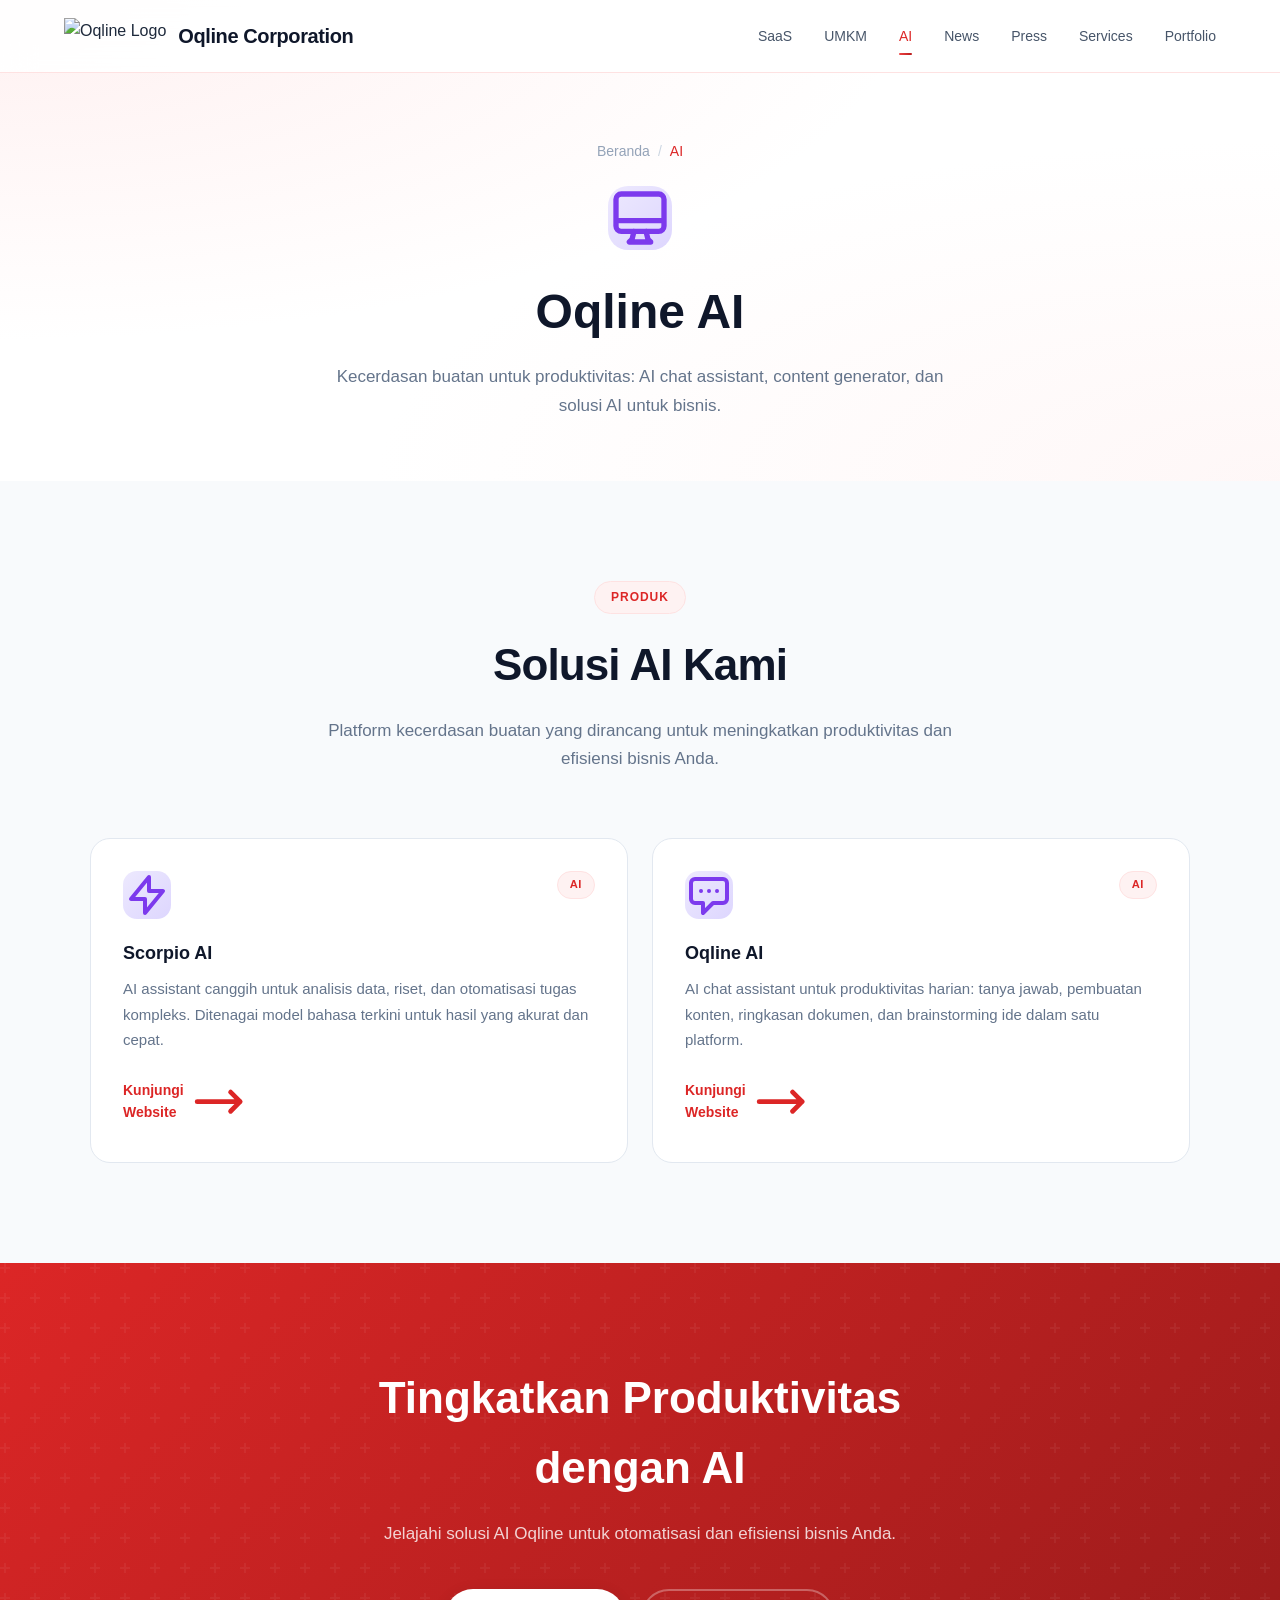
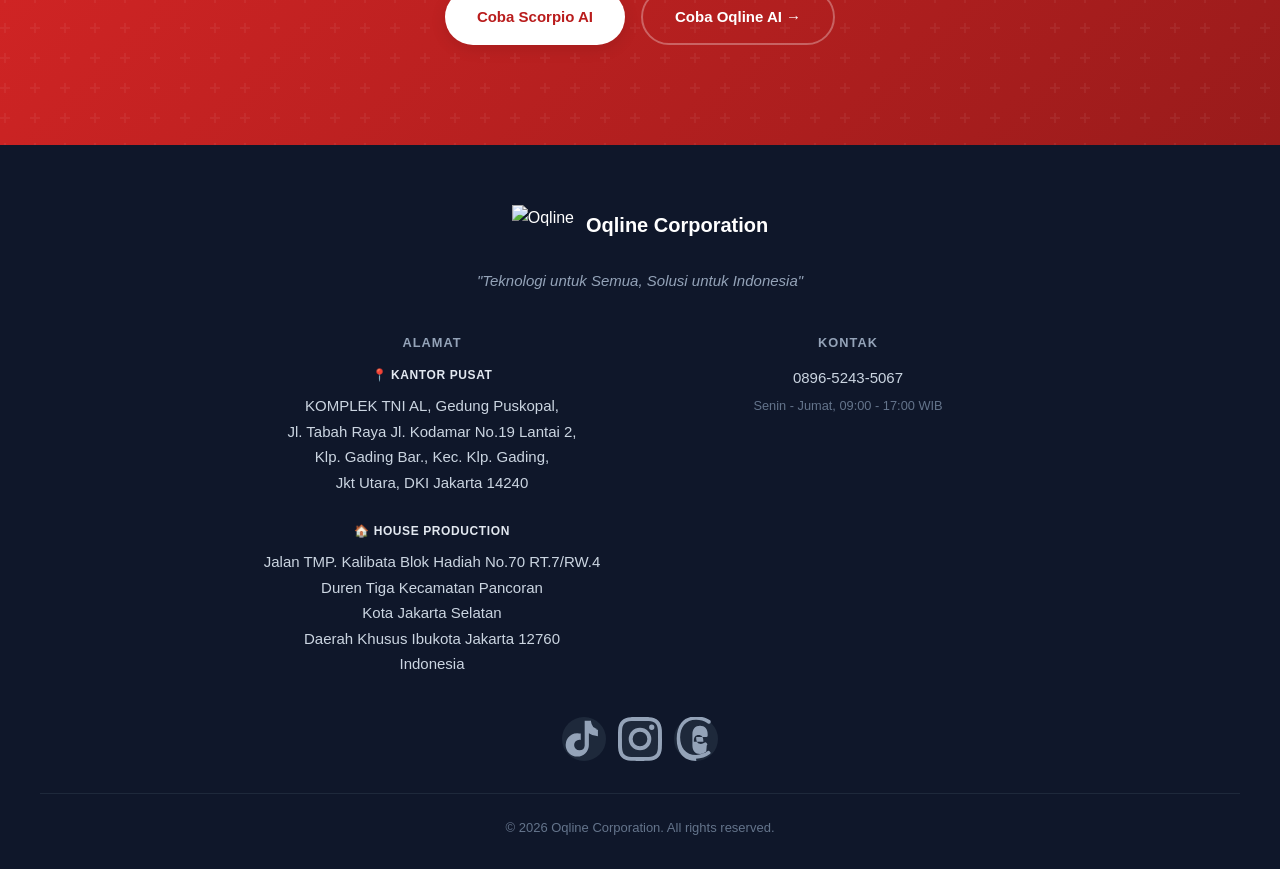
==== ai.html @ d76305fd "Update ai.html" ====
<!DOCTYPE html>
<html lang="id">
<head>
    <meta charset="UTF-8">
    <meta name="viewport" content="width=device-width, initial-scale=1.0, maximum-scale=5.0">
    <title>Oqline AI — Kecerdasan Buatan untuk Produktivitas</title>
    <meta name="description" content="Oqline AI menyediakan solusi kecerdasan buatan: Scorpio AI dan AI Assistant untuk produktivitas bisnis dan personal.">
    <meta name="keywords" content="Oqline AI, Scorpio AI, AI Assistant, kecerdasan buatan, AI chat, content generator">
    <meta name="author" content="Oqline Corporation">
    <meta name="robots" content="index, follow">
    <link rel="canonical" href="https://oqline.com/ai">
    <meta property="og:type" content="website">
    <meta property="og:url" content="https://oqline.com/ai">
    <meta property="og:title" content="Oqline AI — Kecerdasan Buatan untuk Produktivitas">
    <meta property="og:description" content="Oqline AI menyediakan solusi kecerdasan buatan untuk produktivitas bisnis dan personal.">
    <meta property="og:site_name" content="Oqline Corporation">
    <meta property="og:locale" content="id_ID">
    <link rel="icon" type="image/png" href="https://raw.githubusercontent.com/jenderal45/oqline/main/logo-oqline.png">
    <meta name="theme-color" content="#dc2626">
    <link rel="preconnect" href="https://fonts.googleapis.com">
    <link rel="preconnect" href="https://fonts.gstatic.com" crossorigin>
    <link rel="stylesheet" href="css/style.css">
<base target="_blank">
<base target="_blank">
<base target="_blank">
</head>
<body>

    <nav class="navbar" id="navbar">
        <div class="navbar-inner">
            <a href="index.html" class="logo" target="_blank">
                <img src="https://raw.githubusercontent.com/jenderal45/oqline/main/logo-oqline.png" alt="Oqline Logo">
                <div class="logo-text">
                    <span class="logo-name">Oqline Corporation</span>
                </div>
            </a>
            <div class="nav-links">
                <a href="saas.html" class="nav-link" target="_blank">SaaS</a>
                <a href="umkm.html" class="nav-link" target="_blank">UMKM</a>
                <a href="ai.html" class="nav-link" target="_blank">AI</a>
                <a href="https://news.oqline.com" target="_blank" class="nav-link">News</a>
                <a href="https://press.oqline.com" target="_blank" class="nav-link">Press</a>
                <a href="index.html#services" class="nav-link" target="_blank">Services</a>
                <a href="index.html#portfolio" class="nav-link" target="_blank">Portfolio</a>
            </div>
            <button class="mobile-menu-btn" id="mobile-menu-btn" aria-label="Menu">
                <svg class="w-6 h-6" fill="none" stroke="currentColor" viewBox="0 0 24 24">
                    <path stroke-linecap="round" stroke-linejoin="round" stroke-width="2" d="M4 6h16M4 12h16M4 18h16"/>
                </svg>
            </button>
        </div>
    </nav>

    <div class="mobile-menu" id="mobile-menu">
        <a href="saas.html" class="mobile-nav-link" target="_blank">SaaS</a>
        <a href="umkm.html" class="mobile-nav-link" target="_blank">UMKM</a>
        <a href="ai.html" class="mobile-nav-link" target="_blank">AI</a>
        <a href="https://news.oqline.com" target="_blank" class="mobile-nav-link">News</a>
        <a href="https://press.oqline.com" target="_blank" class="mobile-nav-link">Press</a>
        <a href="index.html#services" class="mobile-nav-link" target="_blank">Services</a>
        <a href="index.html#portfolio" class="mobile-nav-link" target="_blank">Portfolio</a>
    </div>

    <section class="page-header">
        <div class="page-header-content">
            <div class="breadcrumb">
                <a href="index.html" target="_blank">Beranda</a>
                <span class="breadcrumb-sep">/</span>
                <span class="breadcrumb-current">AI</span>
            </div>
            <div class="page-header-icon" style="background: linear-gradient(135deg, #ede9fe, #ddd6fe); color: #7c3aed;">
                <svg class="w-8 h-8" fill="none" stroke="currentColor" viewBox="0 0 24 24"><path stroke-linecap="round" stroke-linejoin="round" stroke-width="2" d="M9.75 17L9 20l-1 1h8l-1-1-.75-3M3 13h18M5 17h14a2 2 0 002-2V5a2 2 0 00-2-2H5a2 2 0 00-2 2v10a2 2 0 002 2z"/></svg>
            </div>
            <h1>Oqline AI</h1>
            <p>Kecerdasan buatan untuk produktivitas: AI chat assistant, content generator, dan solusi AI untuk bisnis.</p>
        </div>
    </section>

    <section class="section section-alt">
        <div class="section-header">
            <span class="section-label">Produk</span>
            <h2 class="section-title">Solusi AI Kami</h2>
            <p class="section-desc">Platform kecerdasan buatan yang dirancang untuk meningkatkan produktivitas dan efisiensi bisnis Anda.</p>
        </div>
        <div class="products-grid">
            <a href="https://scorpio.oqline.com" target="_blank" class="product-card">
                <div class="product-card-header">
                    <div class="product-icon" style="background: linear-gradient(135deg, #ede9fe, #ddd6fe); color: #7c3aed;">
                        <svg class="w-6 h-6" fill="none" stroke="currentColor" viewBox="0 0 24 24"><path stroke-linecap="round" stroke-linejoin="round" stroke-width="2" d="M13 10V3L4 14h7v7l9-11h-7z"/></svg>
                    </div>
                    <span class="product-badge">AI</span>
                </div>
                <h3>Scorpio AI</h3>
                <p>AI assistant canggih untuk analisis data, riset, dan otomatisasi tugas kompleks. Ditenagai model bahasa terkini untuk hasil yang akurat dan cepat.</p>
                <span class="product-link">
                    Kunjungi Website
                    <svg class="w-4 h-4" fill="none" stroke="currentColor" viewBox="0 0 24 24"><path stroke-linecap="round" stroke-linejoin="round" stroke-width="2" d="M17 8l4 4m0 0l-4 4m4-4H3"/></svg>
                </span>
            </a>

            <a href="https://ai.oqline.com" target="_blank" class="product-card">
                <div class="product-card-header">
                    <div class="product-icon" style="background: linear-gradient(135deg, #ede9fe, #ddd6fe); color: #7c3aed;">
                        <svg class="w-6 h-6" fill="none" stroke="currentColor" viewBox="0 0 24 24"><path stroke-linecap="round" stroke-linejoin="round" stroke-width="2" d="M8 10h.01M12 10h.01M16 10h.01M9 16H5a2 2 0 01-2-2V6a2 2 0 012-2h14a2 2 0 012 2v8a2 2 0 01-2 2h-5l-5 5v-5z"/></svg>
                    </div>
                    <span class="product-badge">AI</span>
                </div>
                <h3>Oqline AI</h3>
                <p>AI chat assistant untuk produktivitas harian: tanya jawab, pembuatan konten, ringkasan dokumen, dan brainstorming ide dalam satu platform.</p>
                <span class="product-link">
                    Kunjungi Website
                    <svg class="w-4 h-4" fill="none" stroke="currentColor" viewBox="0 0 24 24"><path stroke-linecap="round" stroke-linejoin="round" stroke-width="2" d="M17 8l4 4m0 0l-4 4m4-4H3"/></svg>
                </span>
            </a>
        </div>
    </section>

    <section class="cta-section">
        <div class="cta-content">
            <h2 class="cta-title">Tingkatkan Produktivitas dengan AI</h2>
            <p class="cta-desc">Jelajahi solusi AI Oqline untuk otomatisasi dan efisiensi bisnis Anda.</p>
            <div class="cta-buttons">
                <a href="https://scorpio.oqline.com" target="_blank" class="btn btn-white">Coba Scorpio AI</a>
                <a href="https://ai.oqline.com" target="_blank" class="btn btn-outline-white">Coba Oqline AI →</a>
            </div>
        </div>
    </section>

    <footer class="footer">
        <div class="footer-inner">
            <div class="footer-top">
                <div class="footer-logo">
                    <img src="https://raw.githubusercontent.com/jenderal45/oqline/main/logo-oqline.png" alt="Oqline">
                    <span class="footer-logo-text">Oqline Corporation</span>
                </div>
                <p class="footer-tagline">"Teknologi untuk Semua, Solusi untuk Indonesia"</p>
            </div>
            <div class="footer-info">
                <div class="footer-info-item">
                    <h4>Alamat</h4>
                    <p>
                    <strong style="color: #e2e8f0; font-size: 0.75rem; text-transform: uppercase; letter-spacing: 0.05em; display: block; margin-bottom: 0.5rem;">📍 Kantor Pusat</strong>
                    KOMPLEK TNI AL, Gedung Puskopal,<br>Jl. Tabah Raya Jl. Kodamar No.19 Lantai 2,<br>Klp. Gading Bar., Kec. Klp. Gading,<br>Jkt Utara, DKI Jakarta 14240
                    <br><br>
                    <strong style="color: #e2e8f0; font-size: 0.75rem; text-transform: uppercase; letter-spacing: 0.05em; display: block; margin-bottom: 0.5rem;">🏠 House Production</strong>
                    Jalan TMP. Kalibata Blok Hadiah No.70 RT.7/RW.4<br>Duren Tiga Kecamatan Pancoran<br>Kota Jakarta Selatan<br>Daerah Khusus Ibukota Jakarta 12760<br>Indonesia</p>
                </div>
                <div class="footer-info-item">
                    <h4>Kontak</h4>
                    <a href="tel:089652435067">0896-5243-5067</a>
                    <p style="margin-top: 0.25rem; font-size: 0.8rem; color: #64748b;">Senin - Jumat, 09:00 - 17:00 WIB</p>
                </div>
            </div>
            <div class="footer-social">
                <a href="https://www.tiktok.com/@oqlineidn" target="_blank" aria-label="TikTok">
                    <svg class="w-5 h-5" fill="currentColor" viewBox="0 0 24 24"><path d="M19.59 6.69a4.83 4.83 0 0 1-3.77-4.25V2h-3.45v13.67a2.89 2.89 0 0 1-2.88 2.5 2.89 2.89 0 0 1-2.88-2.89 2.89 2.89 0 0 1 2.88-2.89c.26 0 .51.04.75.1v-3.5a6.37 6.37 0 0 0-.75-.05A6.34 6.34 0 0 0 2 15.28a6.34 6.34 0 0 0 6.33 6.33 6.34 6.34 0 0 0 6.33-6.33V8.83a8.27 8.27 0 0 0 4.93 1.63V7.08a4.83 4.83 0 0 1-2-1.39z"/></svg>
                </a>
                <a href="https://www.instagram.com/oqlineidn" target="_blank" aria-label="Instagram">
                    <svg class="w-5 h-5" fill="currentColor" viewBox="0 0 24 24"><path d="M12 2.163c3.204 0 3.584.012 4.85.07 3.252.148 4.771 1.691 4.919 4.919.058 1.265.069 1.645.069 4.849 0 3.205-.012 3.584-.069 4.849-.149 3.225-1.664 4.771-4.919 4.919-1.266.058-1.644.07-4.85.07-3.204 0-3.584-.012-4.849-.07-3.26-.149-4.771-1.699-4.919-4.92-.058-1.265-.07-1.644-.07-4.849 0-3.204.013-3.583.07-4.849.149-3.227 1.664-4.771 4.919-4.919 1.266-.057 1.645-.069 4.849-.069zM12 0C8.741 0 8.333.014 7.053.072 2.695.272.273 2.69.073 7.052.014 8.333 0 8.741 0 12c0 3.259.014 3.668.072 4.948.2 4.358 2.618 6.78 6.98 6.98C8.333 23.986 8.741 24 12 24c3.259 0 3.668-.014 4.948-.072 4.354-.2 6.782-2.618 6.979-6.98.059-1.28.073-1.689.073-4.948 0-3.259-.014-3.667-.072-4.947-.196-4.354-2.617-6.78-6.979-6.98C15.668.014 15.259 0 12 0zm0 5.838a6.162 6.162 0 1 0 0 12.324 6.162 6.162 0 0 0 0-12.324zM12 16a4 4 0 1 1 0-8 4 4 0 0 1 0 8zm6.406-11.845a1.44 1.44 0 1 0 0 2.881 1.44 1.44 0 0 0 0-2.881z"/></svg>
                </a>
                <a href="https://www.threads.com/@oqlineidn" target="_blank" aria-label="Threads">
                    <svg class="w-5 h-5" fill="currentColor" viewBox="0 0 24 24"><path d="M12.186 24h-.007c-3.581-.024-6.334-1.205-8.184-3.509C2.35 18.44 1.5 15.586 1.472 12.01V11.8c.025-3.583.876-6.438 2.534-8.69C5.855.81 8.615-.372 12.219-.352h.014c2.654.013 5.221.764 7.447 2.14a.79.79 0 0 1 .336.67v.407a.79.79 0 0 1-.79.79l-.407-.008a.79.79 0 0 1-.67-.336c-1.774-1.103-3.86-1.74-6.05-1.758h-.013c-2.85-.017-5.075.93-6.65 2.848-1.32 1.62-2.04 3.91-2.09 6.64v.19c.05 2.73.77 5.02 2.09 6.64 1.575 1.918 3.8 2.865 6.65 2.848 2.373-.014 4.55-.745 6.327-2.11a.79.79 0 0 1 1.09.18l.27.36a.79.79 0 0 1-.18 1.09c-2.16 1.64-4.8 2.54-7.59 2.56zm5.4-5.18a4.57 4.57 0 0 1-3.39 1.33c-1.3 0-2.36-.42-3.06-1.21-.73-.82-1.1-1.96-1.1-3.38V9.43c0-1.42.37-2.56 1.1-3.38.7-.79 1.76-1.21 3.06-1.21 1.3 0 2.36.42 3.06 1.21.73.82 1.1 1.96 1.1 3.38v.74a.79.79 0 0 1-.79.79h-5.47v.53c0 1.03.24 1.83.7 2.37.44.52 1.08.8 1.89.8.73 0 1.37-.22 1.86-.64a.79.79 0 0 1 1.1.08l.3.34a.79.79 0 0 1-.08 1.1zm-5.47-5.35h3.89v-.53c0-1.03-.24-1.83-.7-2.37-.44-.52-1.08-.8-1.89-.8-.81 0-1.45.28-1.89.8-.46.54-.7 1.34-.7 2.37v.53z"/></svg>
                </a>
            </div>
            <div class="footer-bottom">
                © 2026 Oqline Corporation. All rights reserved.
            </div>
        </div>
    </footer>

    <script src="js/main.js"></script>
</body>
</html>
---- css/style.css ----
/* ============================================
   OQLINE CORPORATION - GLOBAL STYLES v2
   ============================================ */

*, *::before, *::after { box-sizing: border-box; margin: 0; padding: 0; }

html { scroll-behavior: smooth; -webkit-text-size-adjust: 100%; }

body {
    font-family: 'Inter', -apple-system, BlinkMacSystemFont, 'Segoe UI', sans-serif;
    color: #1e293b;
    background: #ffffff;
    line-height: 1.6;
    overflow-x: hidden;
    -webkit-font-smoothing: antialiased;
}

img { max-width: 100%; height: auto; display: block; }
a { text-decoration: none; color: inherit; }

@import url('https://fonts.googleapis.com/css2?family=Inter:wght@300;400;500;600;700;800;900&family=Space+Grotesk:wght@400;500;600;700&display=swap');

.font-display { font-family: 'Space Grotesk', sans-serif; }

:root {
    --oqline-50: #fef2f2;
    --oqline-100: #fee2e2;
    --oqline-200: #fecaca;
    --oqline-300: #fca5a5;
    --oqline-400: #f87171;
    --oqline-500: #ef4444;
    --oqline-600: #dc2626;
    --oqline-700: #b91c1c;
    --oqline-800: #991b1b;
    --oqline-900: #7f1d1d;
    --slate-50: #f8fafc;
    --slate-100: #f1f5f9;
    --slate-200: #e2e8f0;
    --slate-300: #cbd5e1;
    --slate-400: #94a3b8;
    --slate-500: #64748b;
    --slate-600: #475569;
    --slate-700: #334155;
    --slate-800: #1e293b;
    --slate-900: #0f172a;
    --amber-50: #fffbeb;
    --amber-100: #fef3c7;
    --amber-400: #fbbf24;
    --amber-500: #f59e0b;
    --amber-600: #d97706;
}

/* ============================================
   NAVIGATION
   ============================================ */
.navbar {
    position: fixed;
    top: 0; left: 0; right: 0;
    z-index: 50;
    background: rgba(255, 255, 255, 0.92);
    backdrop-filter: blur(16px);
    -webkit-backdrop-filter: blur(16px);
    border-bottom: 1px solid var(--oqline-100);
    transition: all 0.3s ease;
}

.navbar.scrolled {
    background: rgba(255, 255, 255, 0.98);
    box-shadow: 0 4px 20px rgba(220, 38, 38, 0.08);
}

.navbar-inner {
    max-width: 1200px;
    margin: 0 auto;
    padding: 0 1.5rem;
    display: flex;
    align-items: center;
    justify-content: space-between;
    height: 72px;
}

.logo {
    display: flex;
    align-items: center;
    gap: 0.75rem;
}

.logo img { height: 36px; width: auto; }

.logo-text {
    display: flex;
    flex-direction: column;
    line-height: 1.2;
}

.logo-name {
    font-family: 'Space Grotesk', sans-serif;
    font-weight: 700;
    font-size: 1.25rem;
    color: var(--slate-900);
    letter-spacing: -0.02em;
}

.logo-tag {
    font-size: 0.65rem;
    color: var(--oqline-600);
    font-weight: 500;
    text-transform: uppercase;
    letter-spacing: 0.05em;
}

.nav-links {
    display: flex;
    align-items: center;
    gap: 2rem;
}

.nav-link {
    font-size: 0.875rem;
    font-weight: 500;
    color: var(--slate-600);
    position: relative;
    padding: 0.5rem 0;
    transition: color 0.2s ease;
}

.nav-link::after {
    content: '';
    position: absolute;
    bottom: 0; left: 0;
    width: 0; height: 2px;
    background: linear-gradient(90deg, var(--oqline-500), var(--oqline-700));
    transition: width 0.3s ease;
    border-radius: 1px;
}

.nav-link:hover, .nav-link.active { color: var(--oqline-600); }
.nav-link:hover::after, .nav-link.active::after { width: 100%; }

.nav-cta {
    display: inline-flex;
    align-items: center;
    gap: 0.5rem;
    padding: 0.625rem 1.25rem;
    background: linear-gradient(135deg, var(--oqline-500), var(--oqline-700));
    color: white;
    font-size: 0.875rem;
    font-weight: 600;
    border-radius: 9999px;
    transition: all 0.3s ease;
}

.nav-cta:hover {
    transform: translateY(-1px);
    box-shadow: 0 8px 24px rgba(220, 38, 38, 0.25);
}

.nav-cta svg { width: 16px; height: 16px; }

.mobile-menu-btn {
    display: none;
    background: none;
    border: none;
    cursor: pointer;
    padding: 0.5rem;
    color: var(--slate-700);
}

.mobile-menu {
    display: none;
    position: fixed;
    inset: 72px 0 0 0;
    background: white;
    z-index: 40;
    padding: 1.5rem;
    flex-direction: column;
    gap: 0.5rem;
    transform: translateX(100%);
    transition: transform 0.3s ease;
}

.mobile-menu.active { transform: translateX(0); }

.mobile-nav-link {
    display: block;
    padding: 1rem 1.25rem;
    border-radius: 0.75rem;
    font-size: 1rem;
    font-weight: 500;
    color: var(--slate-700);
    transition: all 0.2s ease;
}

.mobile-nav-link:hover, .mobile-nav-link.active {
    background: var(--oqline-50);
    color: var(--oqline-600);
}

/* ============================================
   HERO
   ============================================ */
.hero {
    min-height: 100vh;
    display: flex;
    align-items: center;
    justify-content: center;
    padding: 120px 1.5rem 80px;
    position: relative;
    overflow: hidden;
    background:
        radial-gradient(ellipse at 0% 0%, rgba(254, 226, 226, 0.6) 0%, transparent 50%),
        radial-gradient(ellipse at 100% 0%, rgba(254, 202, 202, 0.4) 0%, transparent 50%),
        radial-gradient(ellipse at 50% 100%, rgba(254, 242, 242, 0.8) 0%, transparent 50%),
        #ffffff;
}

.hero-pattern {
    position: absolute;
    inset: 0;
    background-image: url("data:image/svg+xml,%3Csvg width='60' height='60' viewBox='0 0 60 60' xmlns='http://www.w3.org/2000/svg'%3E%3Cg fill='none' fill-rule='evenodd'%3E%3Cg fill='%23dc2626' fill-opacity='0.03'%3E%3Cpath d='M36 34v-4h-2v4h-4v2h4v4h2v-4h4v-2h-4zm0-30V0h-2v4h-4v2h4v4h2V6h4V4h-4zM6 34v-4H4v4H0v2h4v4h2v-4h4v-2H6zM6 4V0H4v4H0v2h4v4h2V6h4V4H6z'/%3E%3C/g%3E%3C/g%3E%3C/svg%3E");
    opacity: 0.5;
}

.hero-blob {
    position: absolute;
    border-radius: 50%;
    filter: blur(80px);
    opacity: 0.35;
    animation: blobFloat 8s ease-in-out infinite;
}

.hero-blob-1 { width: 400px; height: 400px; background: var(--oqline-300); top: 10%; left: 10%; }
.hero-blob-2 { width: 350px; height: 350px; background: var(--oqline-200); bottom: 15%; right: 10%; animation-delay: 2s; }

@keyframes blobFloat {
    0%, 100% { transform: translateY(0) scale(1); }
    50% { transform: translateY(-30px) scale(1.05); }
}

.hero-content {
    position: relative;
    z-index: 2;
    max-width: 720px;
    text-align: center;
}

.hero-badge {
    display: inline-flex;
    align-items: center;
    gap: 0.5rem;
    padding: 0.5rem 1rem;
    background: var(--oqline-50);
    border: 1px solid var(--oqline-100);
    border-radius: 9999px;
    font-size: 0.8rem;
    font-weight: 500;
    color: var(--oqline-700);
    margin-bottom: 2rem;
}

.hero-badge-dot {
    width: 8px; height: 8px;
    background: var(--oqline-500);
    border-radius: 50%;
    animation: pulse 2s ease-in-out infinite;
}

@keyframes pulse {
    0%, 100% { opacity: 1; transform: scale(1); }
    50% { opacity: 0.5; transform: scale(0.8); }
}

.hero-logo {
    height: 80px;
    width: auto;
    margin: 0 auto 1.5rem;
    filter: drop-shadow(0 4px 12px rgba(220, 38, 38, 0.15));
}

.hero-title {
    font-family: 'Space Grotesk', sans-serif;
    font-size: clamp(2.5rem, 6vw, 4.5rem);
    font-weight: 700;
    line-height: 1.1;
    margin-bottom: 1rem;
    letter-spacing: -0.03em;
}

.hero-title-accent {
    background: linear-gradient(135deg, var(--oqline-600), var(--oqline-800));
    -webkit-background-clip: text;
    -webkit-text-fill-color: transparent;
    background-clip: text;
}

.hero-subtitle {
    font-size: clamp(1rem, 2vw, 1.25rem);
    color: var(--slate-500);
    max-width: 560px;
    margin: 0 auto 2rem;
    line-height: 1.7;
}

.hero-tagline {
    font-size: 0.875rem;
    font-weight: 600;
    color: var(--oqline-500);
    text-transform: uppercase;
    letter-spacing: 0.1em;
    margin-bottom: 2.5rem;
}

.hero-buttons {
    display: flex;
    gap: 1rem;
    justify-content: center;
    flex-wrap: wrap;
}

.btn {
    display: inline-flex;
    align-items: center;
    justify-content: center;
    gap: 0.5rem;
    padding: 0.875rem 2rem;
    font-size: 0.9375rem;
    font-weight: 600;
    border-radius: 9999px;
    transition: all 0.3s ease;
    cursor: pointer;
    border: none;
}

.btn-primary {
    background: linear-gradient(135deg, var(--oqline-500), var(--oqline-700));
    color: white;
    box-shadow: 0 4px 16px rgba(220, 38, 38, 0.2);
}

.btn-primary:hover {
    transform: translateY(-2px);
    box-shadow: 0 8px 28px rgba(220, 38, 38, 0.3);
}

.btn-secondary {
    background: white;
    color: var(--oqline-600);
    border: 2px solid var(--oqline-200);
}

.btn-secondary:hover {
    background: var(--oqline-50);
    border-color: var(--oqline-300);
    transform: translateY(-2px);
}

.hero-scroll {
    position: absolute;
    bottom: 2rem;
    left: 50%;
    transform: translateX(-50%);
    animation: bounce 2s ease-in-out infinite;
    color: var(--oqline-400);
}

@keyframes bounce {
    0%, 100% { transform: translateX(-50%) translateY(0); }
    50% { transform: translateX(-50%) translateY(8px); }
}

/* ============================================
   SECTIONS
   ============================================ */
.section { padding: 100px 1.5rem; }
.section-alt { background: var(--slate-50); }

.section-header {
    text-align: center;
    max-width: 640px;
    margin: 0 auto 4rem;
}

.section-label {
    display: inline-block;
    padding: 0.375rem 1rem;
    background: var(--oqline-50);
    border: 1px solid var(--oqline-100);
    border-radius: 9999px;
    font-size: 0.75rem;
    font-weight: 600;
    color: var(--oqline-600);
    text-transform: uppercase;
    letter-spacing: 0.08em;
    margin-bottom: 1rem;
}

.section-title {
    font-family: 'Space Grotesk', sans-serif;
    font-size: clamp(1.75rem, 4vw, 2.75rem);
    font-weight: 700;
    color: var(--slate-900);
    margin-bottom: 1rem;
    letter-spacing: -0.02em;
}

.section-desc {
    font-size: 1.0625rem;
    color: var(--slate-500);
    line-height: 1.7;
}

/* ============================================
   PILAR CARDS (Homepage)
   ============================================ */
.pilar-grid {
    display: grid;
    grid-template-columns: repeat(auto-fit, minmax(320px, 1fr));
    gap: 1.5rem;
    max-width: 1100px;
    margin: 0 auto;
}

.pilar-card {
    display: block;
    padding: 2.5rem;
    background: white;
    border: 1px solid var(--slate-200);
    border-radius: 1.5rem;
    transition: all 0.4s cubic-bezier(0.4, 0, 0.2, 1);
    position: relative;
    overflow: hidden;
}

.pilar-card::before {
    content: '';
    position: absolute;
    top: 0; left: 0; right: 0;
    height: 4px;
    background: linear-gradient(90deg, var(--oqline-500), var(--oqline-700));
    transform: scaleX(0);
    transition: transform 0.4s ease;
}

.pilar-card:hover {
    transform: translateY(-6px);
    box-shadow: 0 24px 48px -12px rgba(0, 0, 0, 0.08);
    border-color: var(--oqline-200);
}

.pilar-card:hover::before { transform: scaleX(1); }

.pilar-icon {
    width: 56px; height: 56px;
    border-radius: 1rem;
    display: flex;
    align-items: center;
    justify-content: center;
    margin-bottom: 1.5rem;
}

.pilar-icon-saas { background: linear-gradient(135deg, #fce7f3, #fbcfe8); color: #db2777; }
.pilar-icon-tools { background: linear-gradient(135deg, #d1fae5, #a7f3d0); color: #059669; }
.pilar-icon-umkm { background: linear-gradient(135deg, #fef3c7, #fde68a); color: #d97706; }

.pilar-card h3 {
    font-family: 'Space Grotesk', sans-serif;
    font-size: 1.375rem;
    font-weight: 700;
    color: var(--slate-900);
    margin-bottom: 0.5rem;
}

.pilar-card p {
    font-size: 0.9375rem;
    color: var(--slate-500);
    line-height: 1.7;
    margin-bottom: 1.5rem;
}

.pilar-products {
    display: flex;
    flex-wrap: wrap;
    gap: 0.5rem;
}

.pilar-product-tag {
    padding: 0.375rem 0.875rem;
    background: var(--slate-100);
    border-radius: 9999px;
    font-size: 0.8rem;
    font-weight: 500;
    color: var(--slate-600);
}

.pilar-arrow {
    position: absolute;
    bottom: 1.5rem; right: 1.5rem;
    width: 40px; height: 40px;
    border-radius: 50%;
    background: var(--slate-100);
    display: flex;
    align-items: center;
    justify-content: center;
    color: var(--slate-500);
    transition: all 0.3s ease;
}

.pilar-card:hover .pilar-arrow {
    background: var(--oqline-500);
    color: white;
    transform: translateX(4px);
}

.pilar-icon-ai { background: linear-gradient(135deg, #ede9fe, #ddd6fe); color: #7c3aed; }

.pilar-grid-4 { grid-template-columns: repeat(auto-fit, minmax(260px, 1fr)); }

@media (min-width: 1024px) {
    .pilar-grid-4 { grid-template-columns: repeat(4, 1fr); }
    .pilar-grid-3 { grid-template-columns: repeat(3, 1fr); }
}

/* ============================================
   PRODUCT CARDS (Sub-pages)
   ============================================ */
.products-grid {
    display: grid;
    grid-template-columns: repeat(auto-fit, minmax(300px, 1fr));
    gap: 1.5rem;
    max-width: 1100px;
    margin: 0 auto;
}

.product-card {
    display: block;
    padding: 2rem;
    background: white;
    border: 1px solid var(--slate-200);
    border-radius: 1.25rem;
    transition: all 0.3s ease;
    position: relative;
}

.product-card:hover {
    transform: translateY(-4px);
    box-shadow: 0 20px 40px -12px rgba(0, 0, 0, 0.08);
    border-color: var(--oqline-200);
}

.product-card-header {
    display: flex;
    align-items: flex-start;
    justify-content: space-between;
    margin-bottom: 1.25rem;
}

.product-icon {
    width: 48px; height: 48px;
    border-radius: 0.875rem;
    background: var(--oqline-50);
    display: flex;
    align-items: center;
    justify-content: center;
    color: var(--oqline-600);
}

.product-badges {
    display: flex;
    gap: 0.5rem;
    flex-wrap: wrap;
    justify-content: flex-end;
}

.product-badge {
    padding: 0.25rem 0.75rem;
    background: var(--oqline-50);
    border: 1px solid var(--oqline-100);
    border-radius: 9999px;
    font-size: 0.7rem;
    font-weight: 600;
    color: var(--oqline-600);
    text-transform: uppercase;
    letter-spacing: 0.05em;
}

.product-badge-dev {
    padding: 0.25rem 0.75rem;
    background: var(--amber-50);
    border: 1px solid var(--amber-100);
    border-radius: 9999px;
    font-size: 0.7rem;
    font-weight: 600;
    color: var(--amber-600);
    text-transform: uppercase;
    letter-spacing: 0.05em;
}

.product-card h3 {
    font-family: 'Space Grotesk', sans-serif;
    font-size: 1.125rem;
    font-weight: 700;
    color: var(--slate-900);
    margin-bottom: 0.5rem;
}

.product-card p {
    font-size: 0.9375rem;
    color: var(--slate-500);
    line-height: 1.7;
    margin-bottom: 1.25rem;
}

.product-link {
    display: inline-flex;
    align-items: center;
    gap: 0.375rem;
    font-size: 0.875rem;
    font-weight: 600;
    color: var(--oqline-600);
    transition: gap 0.2s ease;
}

.product-card:hover .product-link { gap: 0.625rem; }

/* Dev overlay for UMKM products */
.product-dev-overlay {
    position: absolute;
    top: 1rem;
    right: 1rem;
    padding: 0.375rem 0.875rem;
    background: linear-gradient(135deg, var(--amber-400), var(--amber-500));
    color: white;
    font-size: 0.7rem;
    font-weight: 700;
    border-radius: 9999px;
    text-transform: uppercase;
    letter-spacing: 0.05em;
    box-shadow: 0 2px 8px rgba(245, 158, 11, 0.3);
    z-index: 2;
}

/* ============================================
   CTA SECTION
   ============================================ */
.cta-section {
    padding: 100px 1.5rem;
    background: linear-gradient(135deg, var(--oqline-600), var(--oqline-800));
    position: relative;
    overflow: hidden;
}

.cta-section::before {
    content: '';
    position: absolute;
    inset: 0;
    background-image: url("data:image/svg+xml,%3Csvg width='60' height='60' viewBox='0 0 60 60' xmlns='http://www.w3.org/2000/svg'%3E%3Cg fill='none' fill-rule='evenodd'%3E%3Cg fill='%23ffffff' fill-opacity='0.05'%3E%3Cpath d='M36 34v-4h-2v4h-4v2h4v4h2v-4h4v-2h-4zm0-30V0h-2v4h-4v2h4v4h2V6h4V4h-4zM6 34v-4H4v4H0v2h4v4h2v-4h4v-2H6zM6 4V0H4v4H0v2h4v4h2V6h4V4H6z'/%3E%3C/g%3E%3C/g%3E%3C/svg%3E");
}

.cta-content {
    position: relative;
    z-index: 2;
    max-width: 640px;
    margin: 0 auto;
    text-align: center;
}

.cta-title {
    font-family: 'Space Grotesk', sans-serif;
    font-size: clamp(1.75rem, 4vw, 2.75rem);
    font-weight: 700;
    color: white;
    margin-bottom: 1rem;
}

.cta-desc {
    font-size: 1.0625rem;
    color: rgba(255, 255, 255, 0.8);
    margin-bottom: 2.5rem;
    line-height: 1.7;
}

.cta-buttons {
    display: flex;
    gap: 1rem;
    justify-content: center;
    flex-wrap: wrap;
}

.btn-white {
    background: white;
    color: var(--oqline-700);
    box-shadow: 0 4px 16px rgba(0, 0, 0, 0.1);
}

.btn-white:hover {
    transform: translateY(-2px);
    box-shadow: 0 8px 24px rgba(0, 0, 0, 0.15);
}

.btn-outline-white {
    background: transparent;
    color: white;
    border: 2px solid rgba(255, 255, 255, 0.3);
}

.btn-outline-white:hover {
    background: rgba(255, 255, 255, 0.1);
    border-color: rgba(255, 255, 255, 0.5);
}

/* ============================================
   FOOTER
   ============================================ */
.footer {
    background: var(--slate-900);
    color: white;
    padding: 60px 1.5rem 30px;
}

.footer-inner { max-width: 1200px; margin: 0 auto; }

.footer-top {
    display: flex;
    flex-direction: column;
    align-items: center;
    text-align: center;
    gap: 1.5rem;
    margin-bottom: 2.5rem;
}

.footer-logo {
    display: flex;
    align-items: center;
    gap: 0.75rem;
}

.footer-logo img { height: 40px; width: auto; }

.footer-logo-text {
    font-family: 'Space Grotesk', sans-serif;
    font-weight: 700;
    font-size: 1.25rem;
}

.footer-tagline {
    font-size: 0.9375rem;
    color: var(--slate-400);
    font-style: italic;
}

.footer-info {
    display: grid;
    grid-template-columns: repeat(auto-fit, minmax(250px, 1fr));
    gap: 2rem;
    max-width: 800px;
    margin: 0 auto 2.5rem;
    text-align: center;
}

.footer-info-item h4 {
    font-size: 0.8rem;
    font-weight: 600;
    color: var(--slate-400);
    text-transform: uppercase;
    letter-spacing: 0.08em;
    margin-bottom: 0.75rem;
}

.footer-info-item p, .footer-info-item a {
    font-size: 0.9375rem;
    color: var(--slate-300);
    line-height: 1.7;
}

.footer-info-item a:hover { color: var(--oqline-400); }

.footer-social {
    display: flex;
    justify-content: center;
    gap: 0.75rem;
    margin-bottom: 2rem;
}

.footer-social a {
    width: 44px; height: 44px;
    border-radius: 50%;
    background: var(--slate-800);
    display: flex;
    align-items: center;
    justify-content: center;
    color: var(--slate-400);
    transition: all 0.3s ease;
}

.footer-social a:hover {
    background: var(--oqline-600);
    color: white;
    transform: translateY(-3px);
}

.footer-bottom {
    border-top: 1px solid var(--slate-800);
    padding-top: 1.5rem;
    text-align: center;
    font-size: 0.8125rem;
    color: var(--slate-500);
}

/* ============================================
   PAGE HEADER
   ============================================ */
.page-header {
    padding: 140px 1.5rem 60px;
    background:
        radial-gradient(ellipse at 0% 0%, rgba(254, 226, 226, 0.5) 0%, transparent 50%),
        radial-gradient(ellipse at 100% 100%, rgba(254, 242, 242, 0.6) 0%, transparent 50%),
        #ffffff;
    text-align: center;
}

.page-header-content { max-width: 640px; margin: 0 auto; }

.page-header-icon {
    width: 64px; height: 64px;
    border-radius: 1.25rem;
    display: flex;
    align-items: center;
    justify-content: center;
    margin: 0 auto 1.5rem;
}

.page-header h1 {
    font-family: 'Space Grotesk', sans-serif;
    font-size: clamp(2rem, 5vw, 3rem);
    font-weight: 700;
    color: var(--slate-900);
    margin-bottom: 0.75rem;
}

.page-header p {
    font-size: 1.0625rem;
    color: var(--slate-500);
    line-height: 1.7;
}

/* ============================================
   BREADCRUMB
   ============================================ */
.breadcrumb {
    display: flex;
    align-items: center;
    justify-content: center;
    gap: 0.5rem;
    margin-bottom: 1.5rem;
    font-size: 0.875rem;
}

.breadcrumb a { color: var(--slate-400); transition: color 0.2s ease; }
.breadcrumb a:hover { color: var(--oqline-600); }
.breadcrumb-sep { color: var(--slate-300); }
.breadcrumb-current { color: var(--oqline-600); font-weight: 500; }

/* ============================================
   SERVICES GRID
   ============================================ */
.services-grid {
    display: grid;
    grid-template-columns: repeat(auto-fit, minmax(300px, 1fr));
    gap: 1.5rem;
    max-width: 1100px;
    margin: 0 auto;
}

.service-card {
    padding: 2rem;
    background: white;
    border: 1px solid var(--slate-200);
    border-radius: 1.25rem;
    transition: all 0.3s ease;
}

.service-card:hover {
    transform: translateY(-4px);
    box-shadow: 0 20px 40px -12px rgba(0, 0, 0, 0.08);
    border-color: var(--oqline-200);
}

.service-icon {
    width: 48px; height: 48px;
    border-radius: 0.875rem;
    background: linear-gradient(135deg, var(--oqline-50), var(--oqline-100));
    display: flex;
    align-items: center;
    justify-content: center;
    color: var(--oqline-600);
    margin-bottom: 1.25rem;
}

.service-card h3 {
    font-family: 'Space Grotesk', sans-serif;
    font-size: 1.125rem;
    font-weight: 700;
    color: var(--slate-900);
    margin-bottom: 0.5rem;
}

.service-card p {
    font-size: 0.9375rem;
    color: var(--slate-500);
    line-height: 1.7;
}

/* ============================================
   PORTFOLIO GRID
   ============================================ */
.portfolio-grid {
    display: grid;
    grid-template-columns: repeat(auto-fit, minmax(300px, 1fr));
    gap: 1.5rem;
    max-width: 1100px;
    margin: 0 auto;
}

.portfolio-card {
    display: block;
    padding: 1.75rem;
    background: white;
    border: 1px solid var(--slate-200);
    border-radius: 1.25rem;
    transition: all 0.3s ease;
    position: relative;
}

.portfolio-card:hover {
    transform: translateY(-4px);
    box-shadow: 0 20px 40px -12px rgba(0, 0, 0, 0.08);
    border-color: var(--oqline-200);
}

.portfolio-card-header {
    display: flex;
    align-items: flex-start;
    justify-content: space-between;
    margin-bottom: 1rem;
}

.portfolio-category {
    padding: 0.25rem 0.875rem;
    background: var(--oqline-50);
    border: 1px solid var(--oqline-100);
    border-radius: 9999px;
    font-size: 0.7rem;
    font-weight: 600;
    color: var(--oqline-600);
    text-transform: uppercase;
    letter-spacing: 0.05em;
}

.portfolio-card h3 {
    font-family: 'Space Grotesk', sans-serif;
    font-size: 1.125rem;
    font-weight: 700;
    color: var(--slate-900);
    margin-bottom: 0.25rem;
}

.portfolio-url {
    font-size: 0.875rem;
    color: var(--slate-400);
    font-family: 'Space Grotesk', monospace;
    margin-bottom: 1.25rem;
}

.portfolio-link {
    display: inline-flex;
    align-items: center;
    gap: 0.375rem;
    font-size: 0.875rem;
    font-weight: 600;
    color: var(--oqline-600);
    transition: gap 0.2s ease;
}

.portfolio-card:hover .portfolio-link { gap: 0.625rem; }

/* ============================================
   DEV BANNER (for UMKM pages)
   ============================================ */
.dev-banner {
    background: linear-gradient(135deg, var(--amber-50), #fffbeb);
    border: 1px solid var(--amber-100);
    border-radius: 1rem;
    padding: 1rem 1.5rem;
    max-width: 1100px;
    margin: 0 auto 2rem;
    display: flex;
    align-items: center;
    gap: 0.75rem;
    justify-content: center;
}

.dev-banner-icon {
    width: 32px; height: 32px;
    border-radius: 50%;
    background: var(--amber-400);
    display: flex;
    align-items: center;
    justify-content: center;
    color: white;
    flex-shrink: 0;
}

.dev-banner p {
    font-size: 0.9375rem;
    color: var(--amber-600);
    font-weight: 500;
}

/* ============================================
   RESPONSIVE
   ============================================ */
@media (max-width: 768px) {
    .navbar-inner { height: 64px; }
    .nav-links { display: none; }
    .mobile-menu-btn { display: block; }
    .mobile-menu { display: flex; }
    .hero { padding: 100px 1rem 60px; }
    .section { padding: 60px 1rem; }
    .pilar-grid, .products-grid, .services-grid, .portfolio-grid { grid-template-columns: 1fr; }
    .hero-buttons, .cta-buttons { flex-direction: column; align-items: stretch; }
    .btn { width: 100%; }
    .footer-info { grid-template-columns: 1fr; }
    .dev-banner { flex-direction: column; text-align: center; padding: 1rem; }
}

@media (min-width: 769px) and (max-width: 1024px) {
    .pilar-grid, .products-grid { grid-template-columns: repeat(2, 1fr); }
}
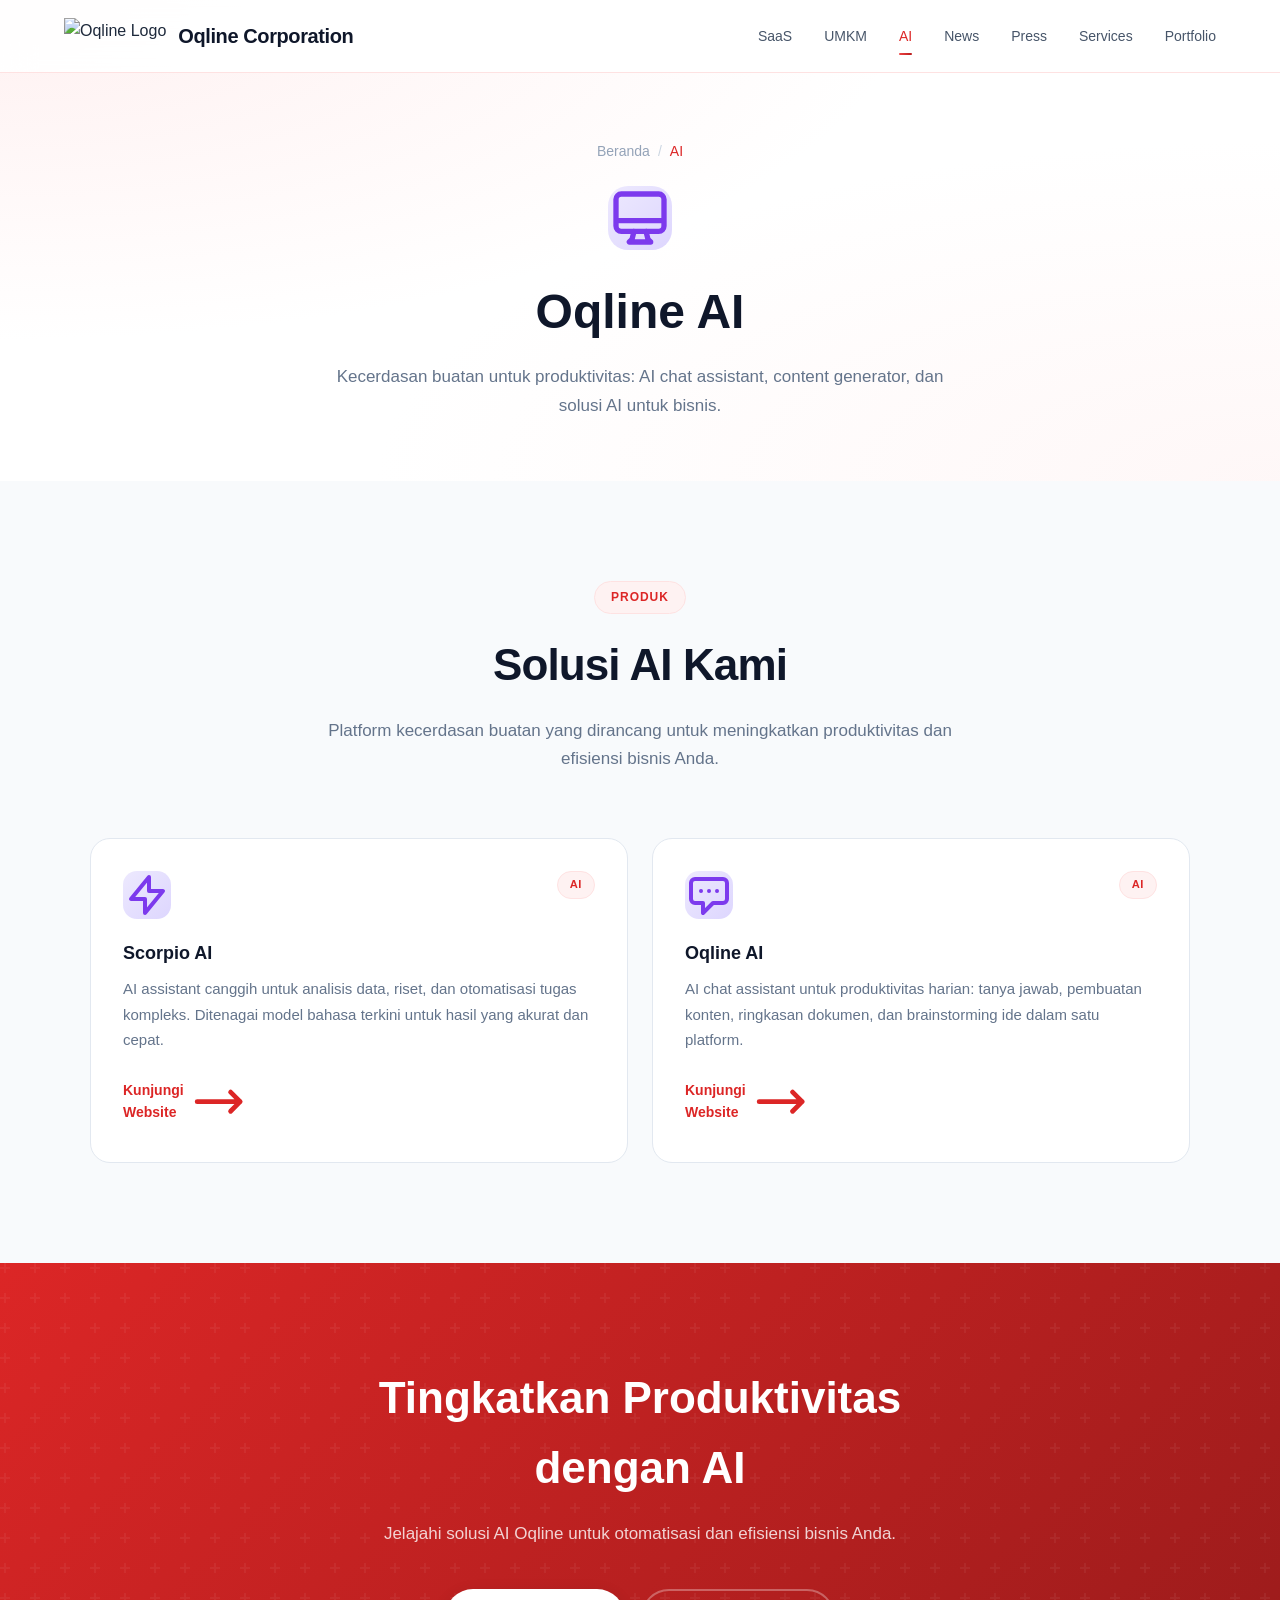
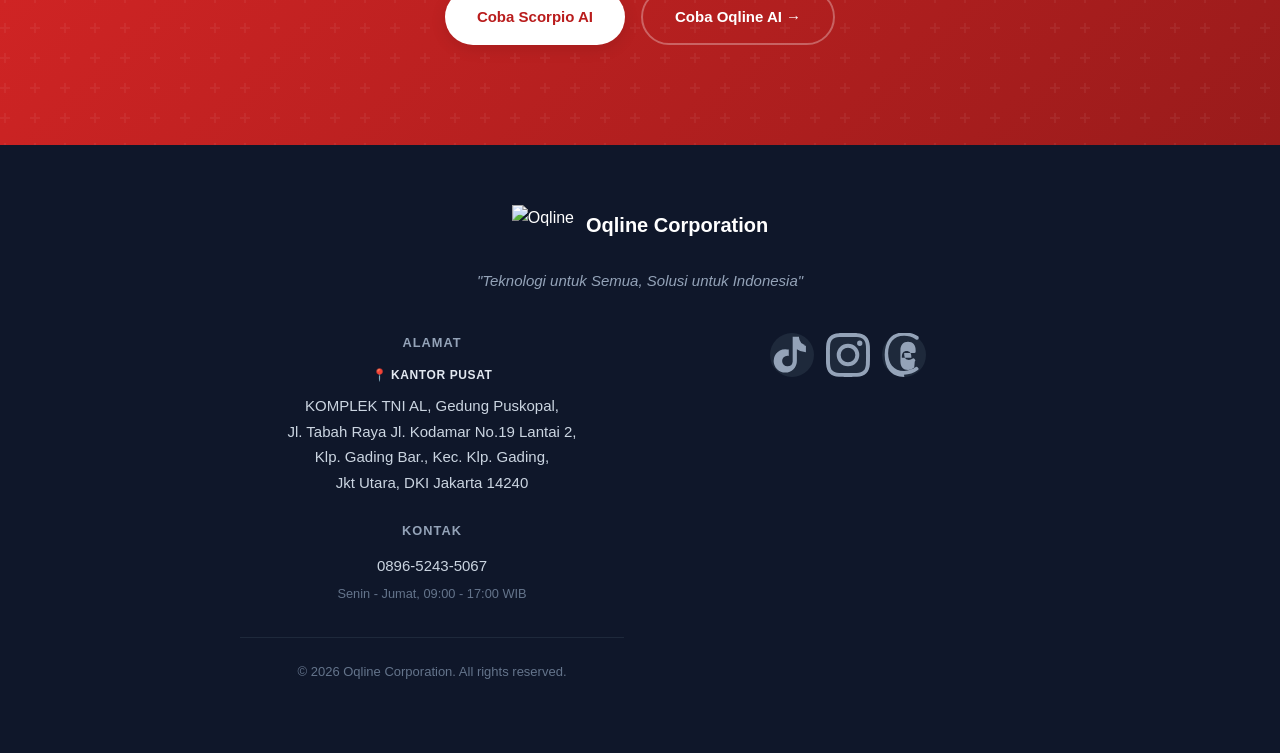
==== commit 97a4c164: "Update ai.html" ====
--- a/ai.html
+++ b/ai.html
@@ -141,9 +141,7 @@
                     <p>
                     <strong style="color: #e2e8f0; font-size: 0.75rem; text-transform: uppercase; letter-spacing: 0.05em; display: block; margin-bottom: 0.5rem;">📍 Kantor Pusat</strong>
                     KOMPLEK TNI AL, Gedung Puskopal,<br>Jl. Tabah Raya Jl. Kodamar No.19 Lantai 2,<br>Klp. Gading Bar., Kec. Klp. Gading,<br>Jkt Utara, DKI Jakarta 14240
-                    <br><br>
-                    <strong style="color: #e2e8f0; font-size: 0.75rem; text-transform: uppercase; letter-spacing: 0.05em; display: block; margin-bottom: 0.5rem;">🏠 House Production</strong>
-                    Jalan TMP. Kalibata Blok Hadiah No.70 RT.7/RW.4<br>Duren Tiga Kecamatan Pancoran<br>Kota Jakarta Selatan<br>Daerah Khusus Ibukota Jakarta 12760<br>Indonesia</p>
+                    <br><br
                 </div>
                 <div class="footer-info-item">
                     <h4>Kontak</h4>
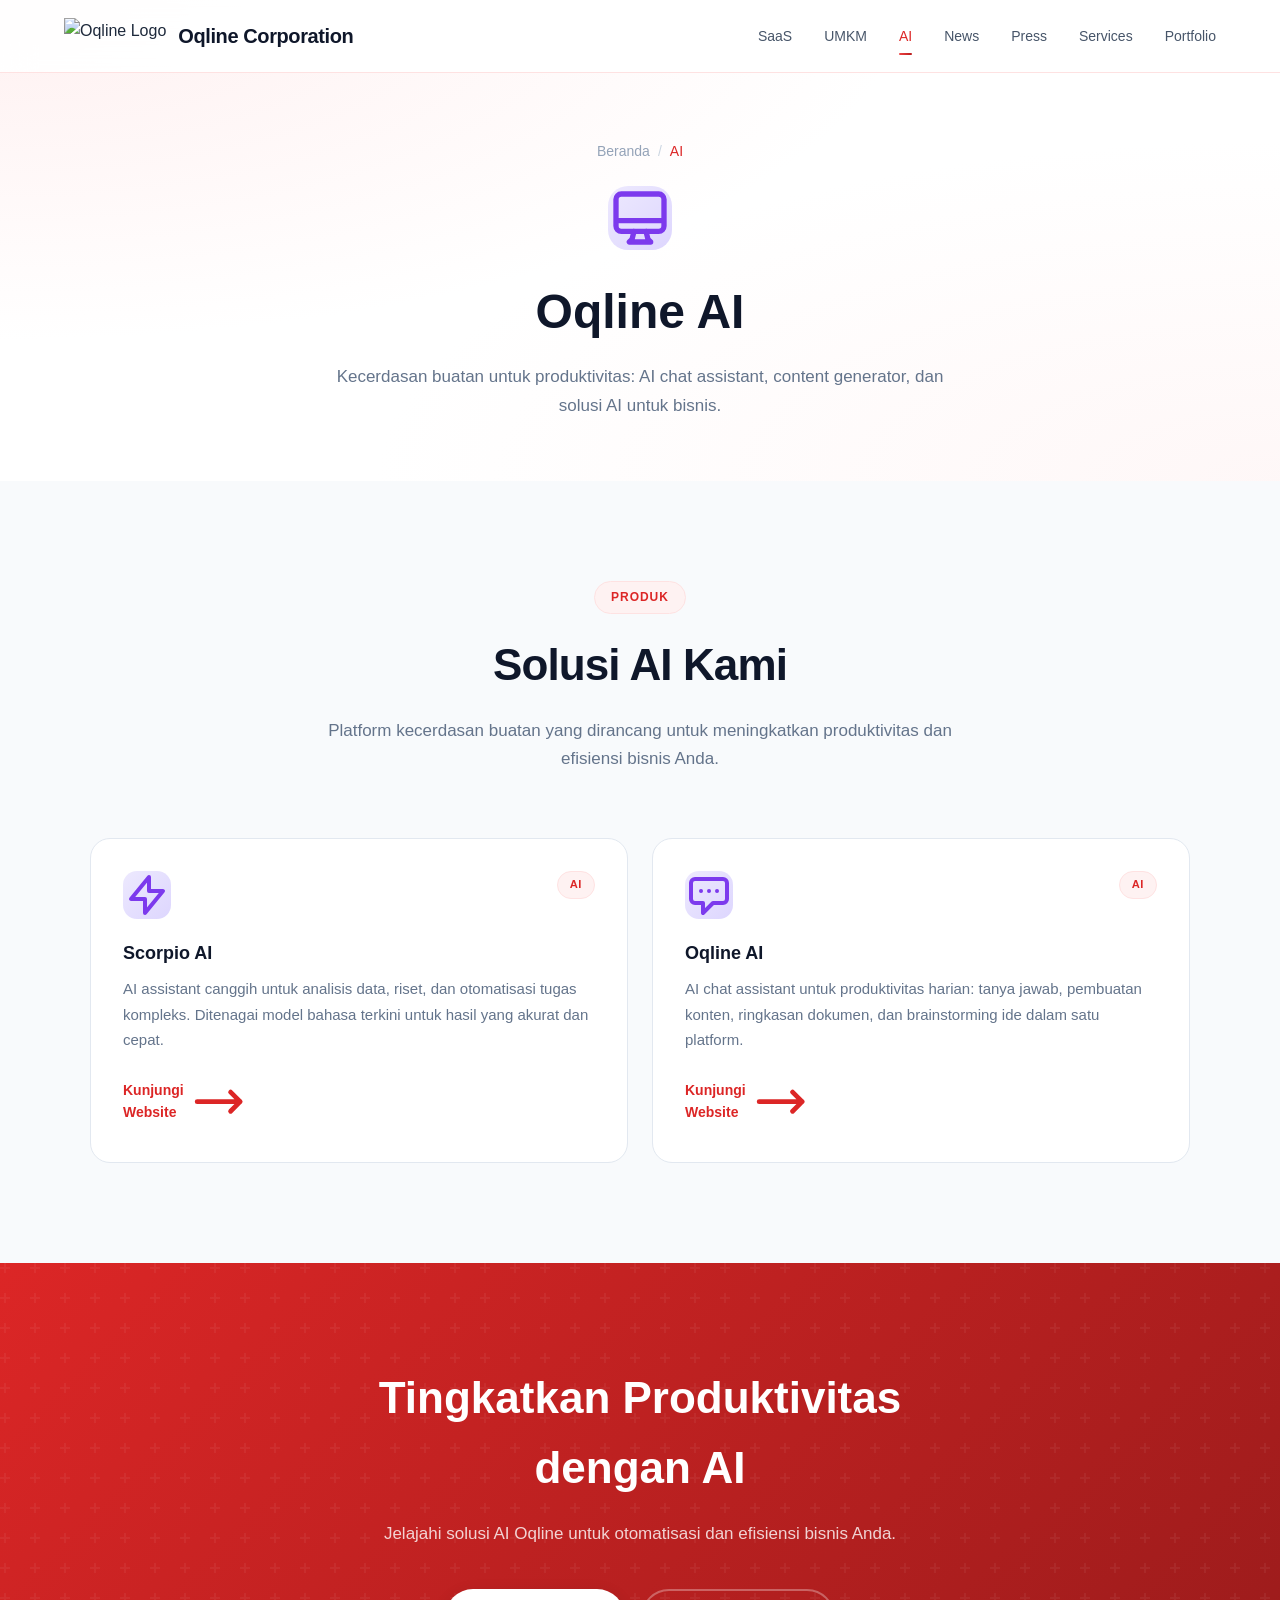
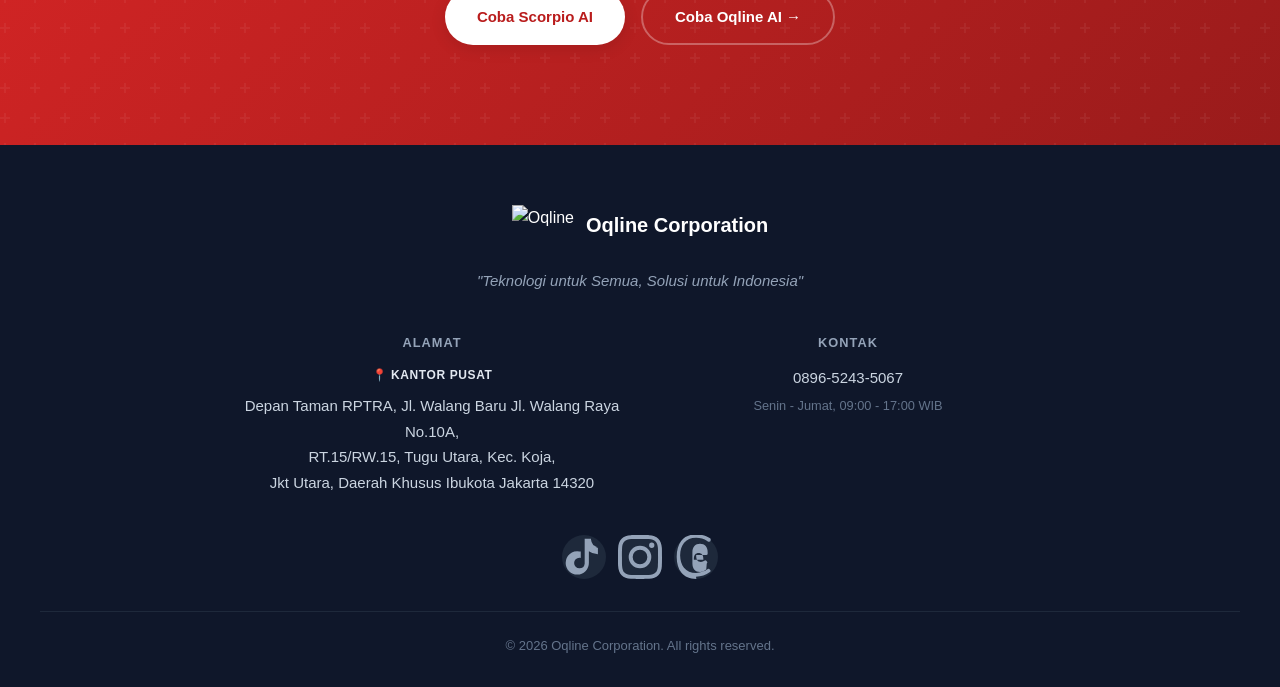
==== commit 79122f5e: "Update ai.html" ====
--- a/ai.html
+++ b/ai.html
@@ -20,28 +20,44 @@
     <link rel="preconnect" href="https://fonts.googleapis.com">
     <link rel="preconnect" href="https://fonts.gstatic.com" crossorigin>
     <link rel="stylesheet" href="css/style.css">
-<base target="_blank">
-<base target="_blank">
+
+    <meta name="robots" content="index, follow, max-image-preview:large, max-snippet:-1, max-video-preview:-1">
+    <link rel="sitemap" type="application/xml" title="Sitemap" href="/sitemap.xml">
+    <meta name="google-site-verification" content="GANTI_DENGAN_KODE_VERIFIKASI_GOOGLE_SEARCH_CONSOLE">
+
+    <script type="application/ld+json">
+    {
+        "@context": "https://schema.org",
+        "@type": "SoftwareApplication",
+        "name": "Oqline AI",
+        "applicationCategory": "BusinessApplication",
+        "offers": {
+            "@type": "Offer",
+            "price": "0",
+            "priceCurrency": "IDR"
+        }
+    }
+    </script>
 <base target="_blank">
 </head>
 <body>
 
     <nav class="navbar" id="navbar">
         <div class="navbar-inner">
-            <a href="index.html" class="logo" target="_blank">
+            <a href="index.html" class="logo">
                 <img src="https://raw.githubusercontent.com/jenderal45/oqline/main/logo-oqline.png" alt="Oqline Logo">
                 <div class="logo-text">
                     <span class="logo-name">Oqline Corporation</span>
                 </div>
             </a>
             <div class="nav-links">
-                <a href="saas.html" class="nav-link" target="_blank">SaaS</a>
-                <a href="umkm.html" class="nav-link" target="_blank">UMKM</a>
-                <a href="ai.html" class="nav-link" target="_blank">AI</a>
+                <a href="saas.html" class="nav-link">SaaS</a>
+                <a href="umkm.html" class="nav-link">UMKM</a>
+                <a href="ai.html" class="nav-link">AI</a>
                 <a href="https://news.oqline.com" target="_blank" class="nav-link">News</a>
                 <a href="https://press.oqline.com" target="_blank" class="nav-link">Press</a>
-                <a href="index.html#services" class="nav-link" target="_blank">Services</a>
-                <a href="index.html#portfolio" class="nav-link" target="_blank">Portfolio</a>
+                <a href="index.html#services" class="nav-link">Services</a>
+                <a href="index.html#portfolio" class="nav-link">Portfolio</a>
             </div>
             <button class="mobile-menu-btn" id="mobile-menu-btn" aria-label="Menu">
                 <svg class="w-6 h-6" fill="none" stroke="currentColor" viewBox="0 0 24 24">
@@ -52,19 +68,19 @@
     </nav>
 
     <div class="mobile-menu" id="mobile-menu">
-        <a href="saas.html" class="mobile-nav-link" target="_blank">SaaS</a>
-        <a href="umkm.html" class="mobile-nav-link" target="_blank">UMKM</a>
-        <a href="ai.html" class="mobile-nav-link" target="_blank">AI</a>
+        <a href="saas.html" class="mobile-nav-link">SaaS</a>
+        <a href="umkm.html" class="mobile-nav-link">UMKM</a>
+        <a href="ai.html" class="mobile-nav-link">AI</a>
         <a href="https://news.oqline.com" target="_blank" class="mobile-nav-link">News</a>
         <a href="https://press.oqline.com" target="_blank" class="mobile-nav-link">Press</a>
-        <a href="index.html#services" class="mobile-nav-link" target="_blank">Services</a>
-        <a href="index.html#portfolio" class="mobile-nav-link" target="_blank">Portfolio</a>
+        <a href="index.html#services" class="mobile-nav-link">Services</a>
+        <a href="index.html#portfolio" class="mobile-nav-link">Portfolio</a>
     </div>
 
     <section class="page-header">
         <div class="page-header-content">
             <div class="breadcrumb">
-                <a href="index.html" target="_blank">Beranda</a>
+                <a href="index.html">Beranda</a>
                 <span class="breadcrumb-sep">/</span>
                 <span class="breadcrumb-current">AI</span>
             </div>
@@ -140,8 +156,7 @@
                     <h4>Alamat</h4>
                     <p>
                     <strong style="color: #e2e8f0; font-size: 0.75rem; text-transform: uppercase; letter-spacing: 0.05em; display: block; margin-bottom: 0.5rem;">📍 Kantor Pusat</strong>
-                    KOMPLEK TNI AL, Gedung Puskopal,<br>Jl. Tabah Raya Jl. Kodamar No.19 Lantai 2,<br>Klp. Gading Bar., Kec. Klp. Gading,<br>Jkt Utara, DKI Jakarta 14240
-                    <br><br
+                    Depan Taman RPTRA, Jl. Walang Baru Jl. Walang Raya No.10A,<br>RT.15/RW.15, Tugu Utara, Kec. Koja,<br>Jkt Utara, Daerah Khusus Ibukota Jakarta 14320</p>
                 </div>
                 <div class="footer-info-item">
                     <h4>Kontak</h4>
@@ -167,5 +182,26 @@
     </footer>
 
     <script src="js/main.js"></script>
+
+    <script type="application/ld+json">
+    {
+        "@context": "https://schema.org",
+        "@type": "BreadcrumbList",
+        "itemListElement": [
+            {
+                "@type": "ListItem",
+                "position": 1,
+                "name": "Beranda",
+                "item": "https://oqline.com"
+            },
+            {
+                "@type": "ListItem",
+                "position": 2,
+                "name": "AI",
+                "item": "https://oqline.com/ai"
+            }
+        ]
+    }
+    </script>
 </body>
 </html>
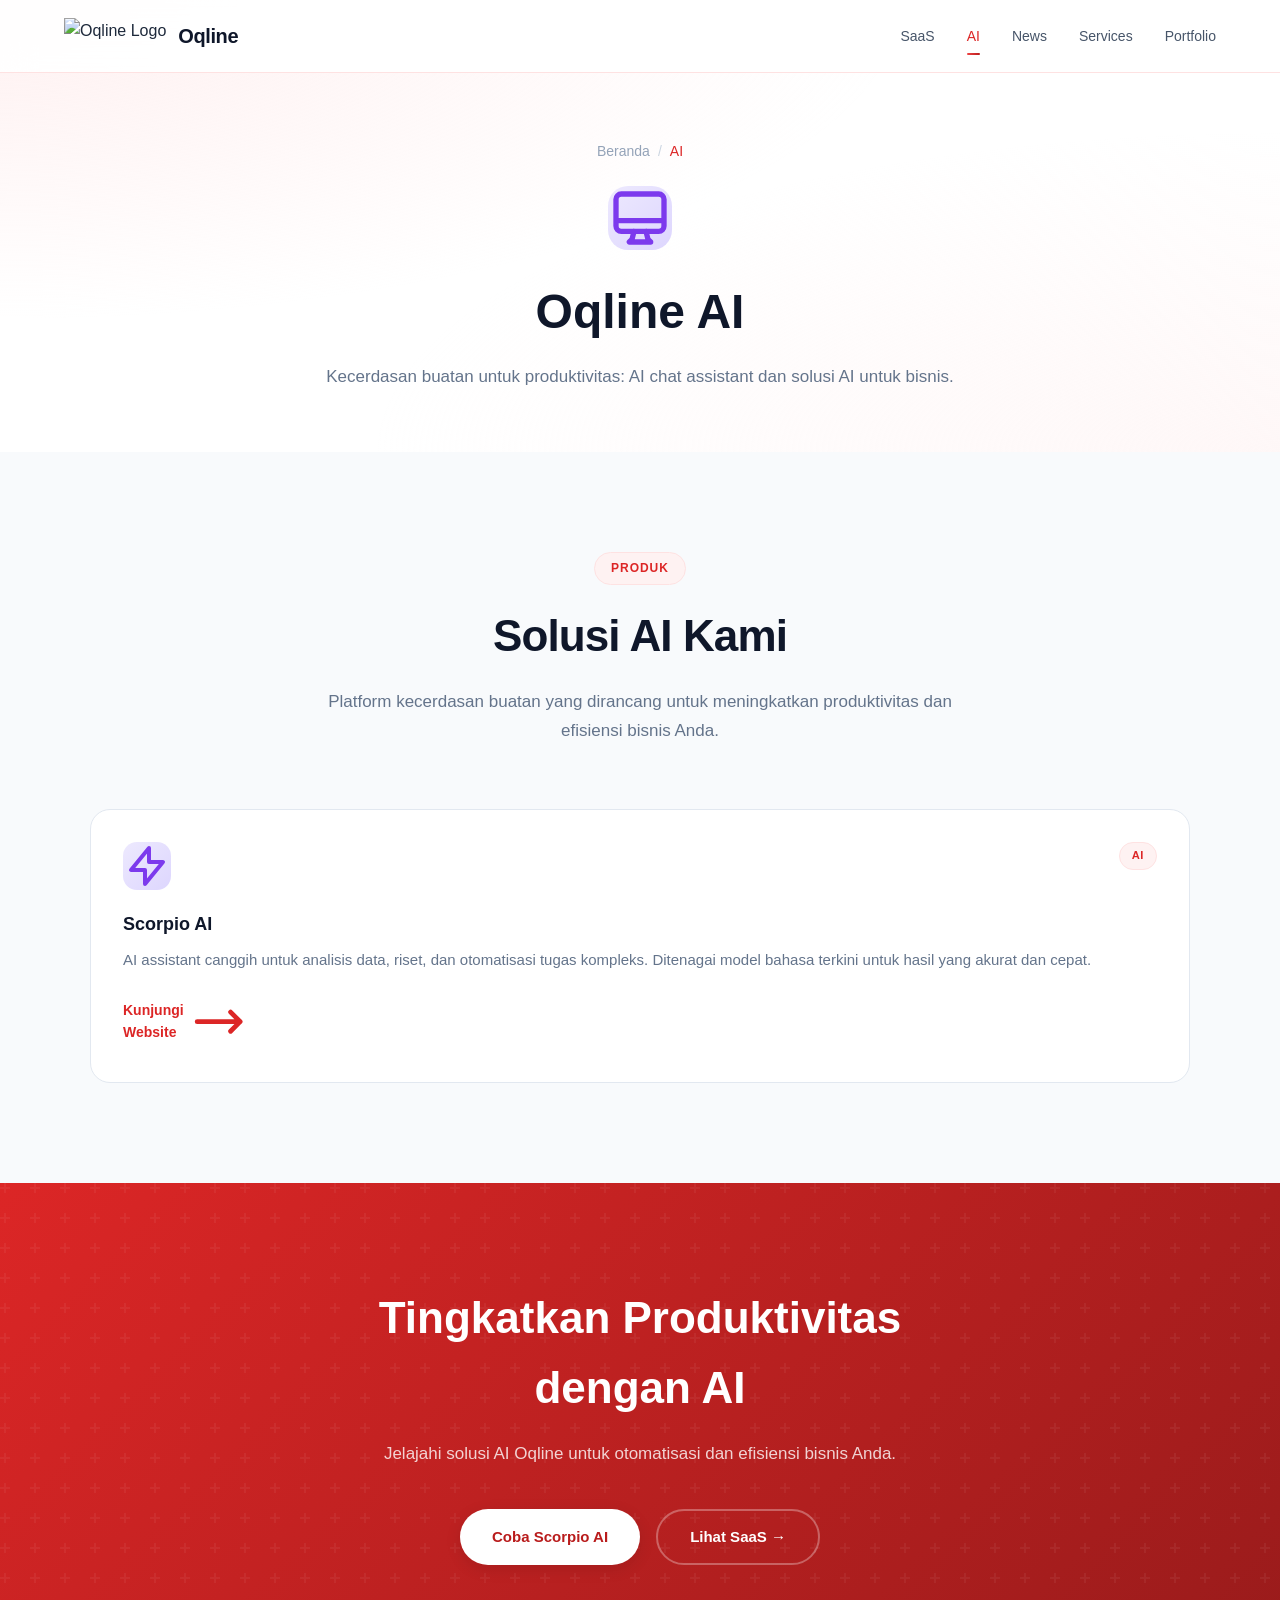
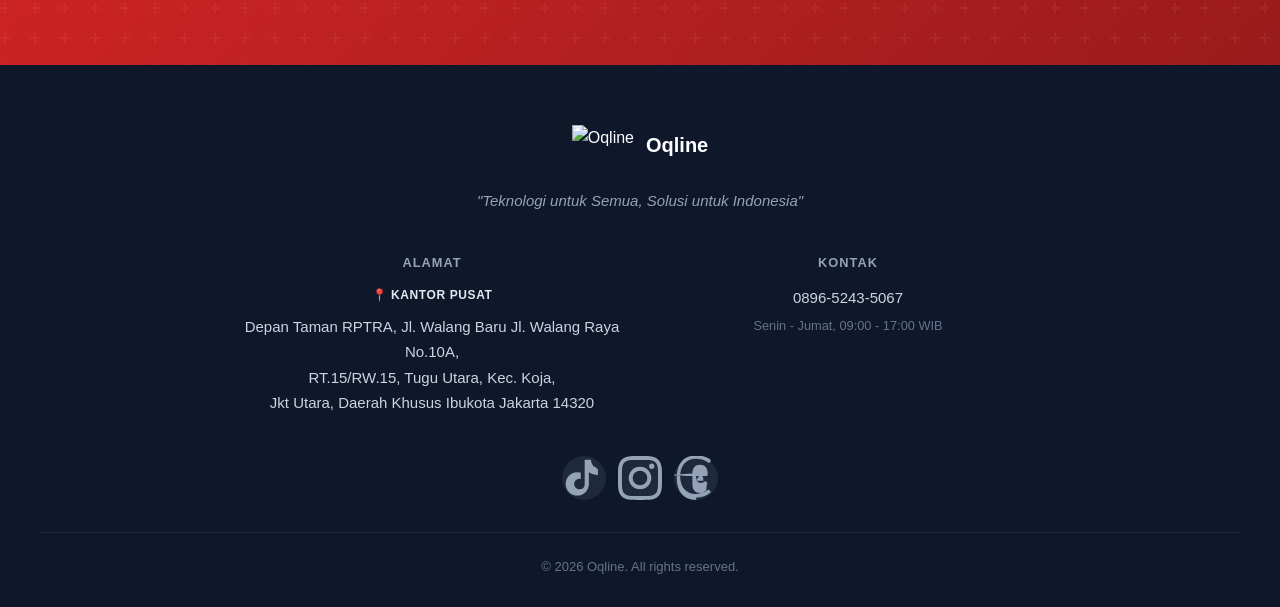
==== commit 59a38f78: "Update ai.html" ====
--- a/ai.html
+++ b/ai.html
@@ -4,26 +4,24 @@
     <meta charset="UTF-8">
     <meta name="viewport" content="width=device-width, initial-scale=1.0, maximum-scale=5.0">
     <title>Oqline AI — Kecerdasan Buatan untuk Produktivitas</title>
-    <meta name="description" content="Oqline AI menyediakan solusi kecerdasan buatan: Scorpio AI dan AI Assistant untuk produktivitas bisnis dan personal.">
-    <meta name="keywords" content="Oqline AI, Scorpio AI, AI Assistant, kecerdasan buatan, AI chat, content generator">
-    <meta name="author" content="Oqline Corporation">
-    <meta name="robots" content="index, follow">
+    <meta name="description" content="Oqline AI menyediakan solusi kecerdasan buatan: Scorpio AI untuk produktivitas bisnis dan personal.">
+    <meta name="keywords" content="Oqline AI, Scorpio AI, kecerdasan buatan, AI chat, content generator">
+    <meta name="author" content="Oqline">
+    <meta name="robots" content="index, follow, max-image-preview:large, max-snippet:-1, max-video-preview:-1">
     <link rel="canonical" href="https://oqline.com/ai">
     <meta property="og:type" content="website">
     <meta property="og:url" content="https://oqline.com/ai">
     <meta property="og:title" content="Oqline AI — Kecerdasan Buatan untuk Produktivitas">
     <meta property="og:description" content="Oqline AI menyediakan solusi kecerdasan buatan untuk produktivitas bisnis dan personal.">
-    <meta property="og:site_name" content="Oqline Corporation">
+    <meta property="og:site_name" content="Oqline">
     <meta property="og:locale" content="id_ID">
     <link rel="icon" type="image/png" href="https://raw.githubusercontent.com/jenderal45/oqline/main/logo-oqline.png">
     <meta name="theme-color" content="#dc2626">
     <link rel="preconnect" href="https://fonts.googleapis.com">
     <link rel="preconnect" href="https://fonts.gstatic.com" crossorigin>
     <link rel="stylesheet" href="css/style.css">
-
-    <meta name="robots" content="index, follow, max-image-preview:large, max-snippet:-1, max-video-preview:-1">
     <link rel="sitemap" type="application/xml" title="Sitemap" href="/sitemap.xml">
-    <meta name="google-site-verification" content="GANTI_DENGAN_KODE_VERIFIKASI_GOOGLE_SEARCH_CONSOLE">
+    <meta name="google-site-verification" content="vVzTXoYngVQOq4cQOsM2kVoB0sjSjTj_yGMdr0BwAO8">
 
     <script type="application/ld+json">
     {
@@ -47,15 +45,13 @@
             <a href="index.html" class="logo">
                 <img src="https://raw.githubusercontent.com/jenderal45/oqline/main/logo-oqline.png" alt="Oqline Logo">
                 <div class="logo-text">
-                    <span class="logo-name">Oqline Corporation</span>
+                    <span class="logo-name">Oqline</span>
                 </div>
             </a>
             <div class="nav-links">
                 <a href="saas.html" class="nav-link">SaaS</a>
-                <a href="umkm.html" class="nav-link">UMKM</a>
                 <a href="ai.html" class="nav-link">AI</a>
                 <a href="https://news.oqline.com" target="_blank" class="nav-link">News</a>
-                <a href="https://press.oqline.com" target="_blank" class="nav-link">Press</a>
                 <a href="index.html#services" class="nav-link">Services</a>
                 <a href="index.html#portfolio" class="nav-link">Portfolio</a>
             </div>
@@ -69,10 +65,8 @@
 
     <div class="mobile-menu" id="mobile-menu">
         <a href="saas.html" class="mobile-nav-link">SaaS</a>
-        <a href="umkm.html" class="mobile-nav-link">UMKM</a>
         <a href="ai.html" class="mobile-nav-link">AI</a>
         <a href="https://news.oqline.com" target="_blank" class="mobile-nav-link">News</a>
-        <a href="https://press.oqline.com" target="_blank" class="mobile-nav-link">Press</a>
         <a href="index.html#services" class="mobile-nav-link">Services</a>
         <a href="index.html#portfolio" class="mobile-nav-link">Portfolio</a>
     </div>
@@ -88,7 +82,7 @@
                 <svg class="w-8 h-8" fill="none" stroke="currentColor" viewBox="0 0 24 24"><path stroke-linecap="round" stroke-linejoin="round" stroke-width="2" d="M9.75 17L9 20l-1 1h8l-1-1-.75-3M3 13h18M5 17h14a2 2 0 002-2V5a2 2 0 00-2-2H5a2 2 0 00-2 2v10a2 2 0 002 2z"/></svg>
             </div>
             <h1>Oqline AI</h1>
-            <p>Kecerdasan buatan untuk produktivitas: AI chat assistant, content generator, dan solusi AI untuk bisnis.</p>
+            <p>Kecerdasan buatan untuk produktivitas: AI chat assistant dan solusi AI untuk bisnis.</p>
         </div>
     </section>
 
@@ -113,21 +107,6 @@
                     <svg class="w-4 h-4" fill="none" stroke="currentColor" viewBox="0 0 24 24"><path stroke-linecap="round" stroke-linejoin="round" stroke-width="2" d="M17 8l4 4m0 0l-4 4m4-4H3"/></svg>
                 </span>
             </a>
-
-            <a href="https://ai.oqline.com" target="_blank" class="product-card">
-                <div class="product-card-header">
-                    <div class="product-icon" style="background: linear-gradient(135deg, #ede9fe, #ddd6fe); color: #7c3aed;">
-                        <svg class="w-6 h-6" fill="none" stroke="currentColor" viewBox="0 0 24 24"><path stroke-linecap="round" stroke-linejoin="round" stroke-width="2" d="M8 10h.01M12 10h.01M16 10h.01M9 16H5a2 2 0 01-2-2V6a2 2 0 012-2h14a2 2 0 012 2v8a2 2 0 01-2 2h-5l-5 5v-5z"/></svg>
-                    </div>
-                    <span class="product-badge">AI</span>
-                </div>
-                <h3>Oqline AI</h3>
-                <p>AI chat assistant untuk produktivitas harian: tanya jawab, pembuatan konten, ringkasan dokumen, dan brainstorming ide dalam satu platform.</p>
-                <span class="product-link">
-                    Kunjungi Website
-                    <svg class="w-4 h-4" fill="none" stroke="currentColor" viewBox="0 0 24 24"><path stroke-linecap="round" stroke-linejoin="round" stroke-width="2" d="M17 8l4 4m0 0l-4 4m4-4H3"/></svg>
-                </span>
-            </a>
         </div>
     </section>
 
@@ -137,7 +116,7 @@
             <p class="cta-desc">Jelajahi solusi AI Oqline untuk otomatisasi dan efisiensi bisnis Anda.</p>
             <div class="cta-buttons">
                 <a href="https://scorpio.oqline.com" target="_blank" class="btn btn-white">Coba Scorpio AI</a>
-                <a href="https://ai.oqline.com" target="_blank" class="btn btn-outline-white">Coba Oqline AI →</a>
+                <a href="saas.html" class="btn btn-outline-white">Lihat SaaS →</a>
             </div>
         </div>
     </section>
@@ -147,7 +126,7 @@
             <div class="footer-top">
                 <div class="footer-logo">
                     <img src="https://raw.githubusercontent.com/jenderal45/oqline/main/logo-oqline.png" alt="Oqline">
-                    <span class="footer-logo-text">Oqline Corporation</span>
+                    <span class="footer-logo-text">Oqline</span>
                 </div>
                 <p class="footer-tagline">"Teknologi untuk Semua, Solusi untuk Indonesia"</p>
             </div>
@@ -172,11 +151,11 @@
                     <svg class="w-5 h-5" fill="currentColor" viewBox="0 0 24 24"><path d="M12 2.163c3.204 0 3.584.012 4.85.07 3.252.148 4.771 1.691 4.919 4.919.058 1.265.069 1.645.069 4.849 0 3.205-.012 3.584-.069 4.849-.149 3.225-1.664 4.771-4.919 4.919-1.266.058-1.644.07-4.85.07-3.204 0-3.584-.012-4.849-.07-3.26-.149-4.771-1.699-4.919-4.92-.058-1.265-.07-1.644-.07-4.849 0-3.204.013-3.583.07-4.849.149-3.227 1.664-4.771 4.919-4.919 1.266-.057 1.645-.069 4.849-.069zM12 0C8.741 0 8.333.014 7.053.072 2.695.272.273 2.69.073 7.052.014 8.333 0 8.741 0 12c0 3.259.014 3.668.072 4.948.2 4.358 2.618 6.78 6.98 6.98C8.333 23.986 8.741 24 12 24c3.259 0 3.668-.014 4.948-.072 4.354-.2 6.782-2.618 6.979-6.98.059-1.28.073-1.689.073-4.948 0-3.259-.014-3.667-.072-4.947-.196-4.354-2.617-6.78-6.979-6.98C15.668.014 15.259 0 12 0zm0 5.838a6.162 6.162 0 1 0 0 12.324 6.162 6.162 0 0 0 0-12.324zM12 16a4 4 0 1 1 0-8 4 4 0 0 1 0 8zm6.406-11.845a1.44 1.44 0 1 0 0 2.881 1.44 1.44 0 0 0 0-2.881z"/></svg>
                 </a>
                 <a href="https://www.threads.com/@oqlineidn" target="_blank" aria-label="Threads">
-                    <svg class="w-5 h-5" fill="currentColor" viewBox="0 0 24 24"><path d="M12.186 24h-.007c-3.581-.024-6.334-1.205-8.184-3.509C2.35 18.44 1.5 15.586 1.472 12.01V11.8c.025-3.583.876-6.438 2.534-8.69C5.855.81 8.615-.372 12.219-.352h.014c2.654.013 5.221.764 7.447 2.14a.79.79 0 0 1 .336.67v.407a.79.79 0 0 1-.79.79l-.407-.008a.79.79 0 0 1-.67-.336c-1.774-1.103-3.86-1.74-6.05-1.758h-.013c-2.85-.017-5.075.93-6.65 2.848-1.32 1.62-2.04 3.91-2.09 6.64v.19c.05 2.73.77 5.02 2.09 6.64 1.575 1.918 3.8 2.865 6.65 2.848 2.373-.014 4.55-.745 6.327-2.11a.79.79 0 0 1 1.09.18l.27.36a.79.79 0 0 1-.18 1.09c-2.16 1.64-4.8 2.54-7.59 2.56zm5.4-5.18a4.57 4.57 0 0 1-3.39 1.33c-1.3 0-2.36-.42-3.06-1.21-.73-.82-1.1-1.96-1.1-3.38V9.43c0-1.42.37-2.56 1.1-3.38.7-.79 1.76-1.21 3.06-1.21 1.3 0 2.36.42 3.06 1.21.73.82 1.1 1.96 1.1 3.38v.74a.79.79 0 0 1-.79.79h-5.47v.53c0 1.03.24 1.83.7 2.37.44.52 1.08.8 1.89.8.73 0 1.37-.22 1.86-.64a.79.79 0 0 1 1.1.08l.3.34a.79.79 0 0 1-.08 1.1zm-5.47-5.35h3.89v-.53c0-1.03-.24-1.83-.7-2.37-.44-.52-1.08-.8-1.89-.8-.81 0-1.45.28-1.89.8-.46.54-.7 1.34-.7 2.37v.53z"/></svg>
+                    <svg class="w-5 h-5" fill="currentColor" viewBox="0 0 24 24"><path d="M12.186 24h-.007c-3.581-.024-6.334-1.205-8.184-3.509C2.35 18.44 1.5 15.586 1.472 12.01V11.8c.025-3.583.876-6.438 2.534-8.69C5.855.81 8.615-.372 12.219-.352h.014c2.654.013 5.221.764 7.447 2.14a.79.79 0 0 1 .336.67v.407a.79.79 0 0 1-.79.79l-.407-.008a.79.79 0 0 1-.67-.336c-1.774-1.103-3.86-1.74-6.05-1.758h-.013c-2.85-.017-5.075.93-6.65 2.848-1.32 1.62-2.04 3.91-2.09 6.64v.19c.05 2.73.77 5.02 2.09 6.64 1.575 1.918 3.8 2.865 6.65 2.848 2.373-.014 4.55-.745 6.327-2.11a.79.79 0 0 1 1.09.18l.27.36a.79.79 0 0 1-.18 1.09c-2.16 1.64-4.8 2.54-7.59 2.56zm5.4-5.18a4.57 4.57 0 0 1-3.39 1.33c-1.3 0-2.36-.42-3.06-1.21-.73-.82-1.1-1.96-1.1-3.38V9.43c0-1.42.37-2.56 1.1-3.38.7-.79 1.76-1.21 3.06-1.21 1.3 0 2.36.42 3.06 1.21.73.82 1.1 1.96 1.1 3.38v.74a.79.79 0 0 1-.79.79h-5.47v.53c0 1.03.24 1.83.7 2.37.44.52 1.08.8 1.89.8.73 0 1.37-.22 1.86-.64a.79.79 0 0 1 1.1.08l.3.34a.79.79 0 0 1-.08 1.1zm-5.47-5.35h3.89v-.53c0-1.03-.24-1.83-.7-2-37-.44-.52-1.08-.8-1.89-.8-.81 0-1.45.28-1.89.8-.46.54-.7 1.34-.7 2.37v.53z"/></svg>
                 </a>
             </div>
             <div class="footer-bottom">
-                © 2026 Oqline Corporation. All rights reserved.
+                © 2026 Oqline. All rights reserved.
             </div>
         </div>
     </footer>
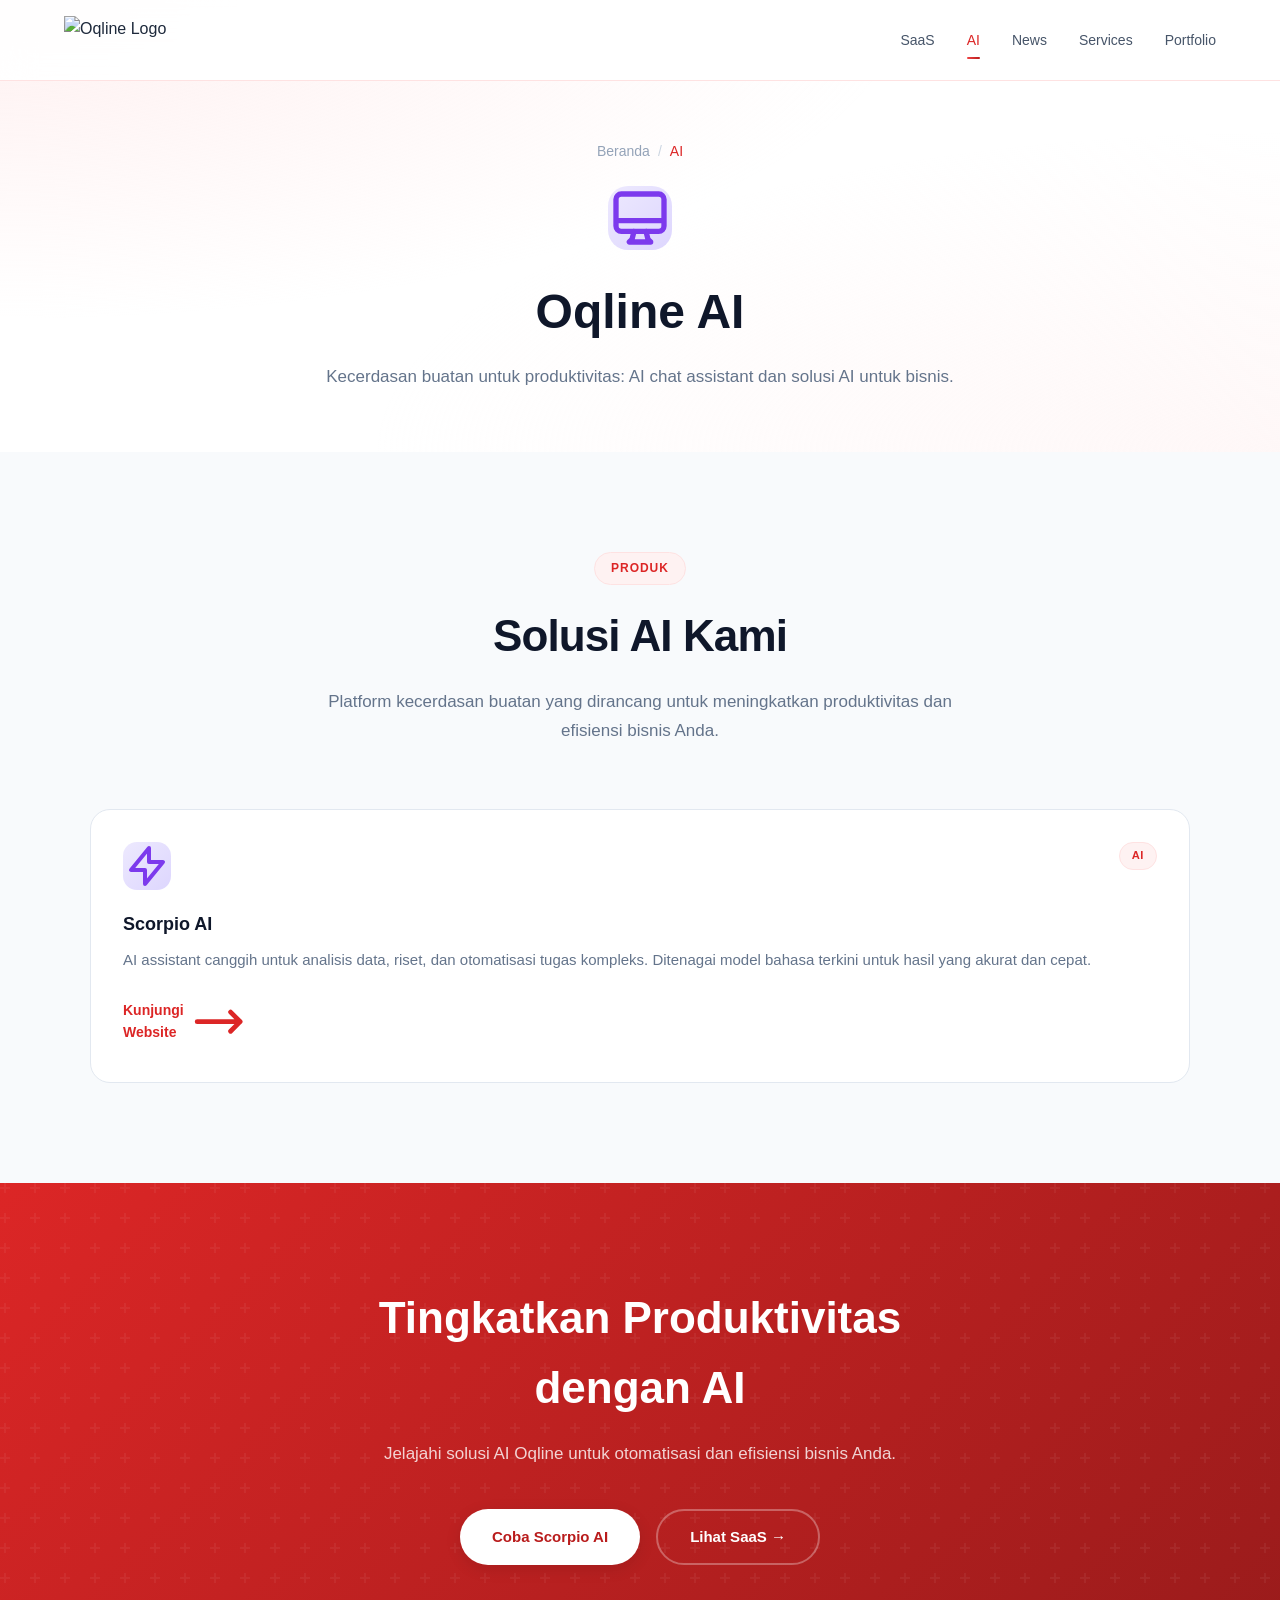
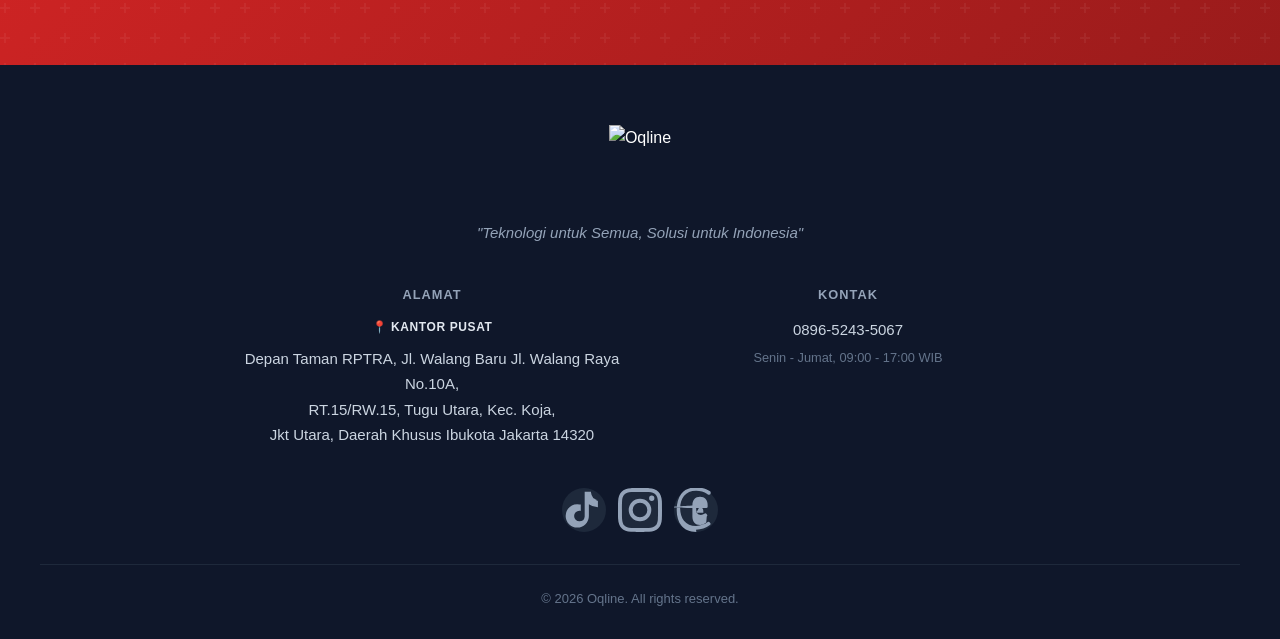
==== commit 27df92e9: "Update ai.html" ====
--- a/ai.html
+++ b/ai.html
@@ -44,16 +44,14 @@
         <div class="navbar-inner">
             <a href="index.html" class="logo">
                 <img src="https://raw.githubusercontent.com/jenderal45/oqline/main/logo-oqline.png" alt="Oqline Logo">
-                <div class="logo-text">
-                    <span class="logo-name">Oqline</span>
-                </div>
+
             </a>
             <div class="nav-links">
                 <a href="saas.html" class="nav-link">SaaS</a>
                 <a href="ai.html" class="nav-link">AI</a>
                 <a href="https://news.oqline.com" target="_blank" class="nav-link">News</a>
                 <a href="index.html#services" class="nav-link">Services</a>
-                <a href="index.html#portfolio" class="nav-link">Portfolio</a>
+                <a href="portfolio.html" class="nav-link">Portfolio</a>
             </div>
             <button class="mobile-menu-btn" id="mobile-menu-btn" aria-label="Menu">
                 <svg class="w-6 h-6" fill="none" stroke="currentColor" viewBox="0 0 24 24">
@@ -68,7 +66,7 @@
         <a href="ai.html" class="mobile-nav-link">AI</a>
         <a href="https://news.oqline.com" target="_blank" class="mobile-nav-link">News</a>
         <a href="index.html#services" class="mobile-nav-link">Services</a>
-        <a href="index.html#portfolio" class="mobile-nav-link">Portfolio</a>
+        <a href="portfolio.html" class="mobile-nav-link">Portfolio</a>
     </div>
 
     <section class="page-header">
@@ -126,7 +124,7 @@
             <div class="footer-top">
                 <div class="footer-logo">
                     <img src="https://raw.githubusercontent.com/jenderal45/oqline/main/logo-oqline.png" alt="Oqline">
-                    <span class="footer-logo-text">Oqline</span>
+    
                 </div>
                 <p class="footer-tagline">"Teknologi untuk Semua, Solusi untuk Indonesia"</p>
             </div>
--- a/css/style.css
+++ b/css/style.css
@@ -76,7 +76,7 @@
     display: flex;
     align-items: center;
     justify-content: space-between;
-    height: 72px;
+    height: 80px;
 }
 
 .logo {
@@ -85,7 +85,7 @@
     gap: 0.75rem;
 }
 
-.logo img { height: 36px; width: auto; }
+.logo img { height: 48px; width: auto; }
 
 .logo-text {
     display: flex;
@@ -731,10 +731,10 @@
 .footer-logo {
     display: flex;
     align-items: center;
-    gap: 0.75rem;
-}
-
-.footer-logo img { height: 40px; width: auto; }
+    justify-content: center;
+}
+
+.footer-logo img { height: 72px; width: auto; }
 
 .footer-logo-text {
     font-family: 'Space Grotesk', sans-serif;
@@ -1017,10 +1017,32 @@
 }
 
 /* ============================================
+   SERVICE PRICE TAG
+   ============================================ */
+.service-price {
+    display: inline-flex;
+    align-items: center;
+    gap: 0.375rem;
+    margin-top: 0.75rem;
+    padding: 0.5rem 1rem;
+    background: linear-gradient(135deg, var(--oqline-500), var(--oqline-700));
+    border-radius: 9999px;
+    font-size: 0.8125rem;
+    font-weight: 600;
+    color: white;
+    transition: all 0.3s ease;
+}
+
+.service-price:hover {
+    transform: translateY(-1px);
+    box-shadow: 0 4px 12px rgba(220, 38, 38, 0.2);
+}
+
+/* ============================================
    RESPONSIVE
    ============================================ */
 @media (max-width: 768px) {
-    .navbar-inner { height: 64px; }
+    .navbar-inner { height: 72px; }
     .nav-links { display: none; }
     .mobile-menu-btn { display: block; }
     .mobile-menu { display: flex; }
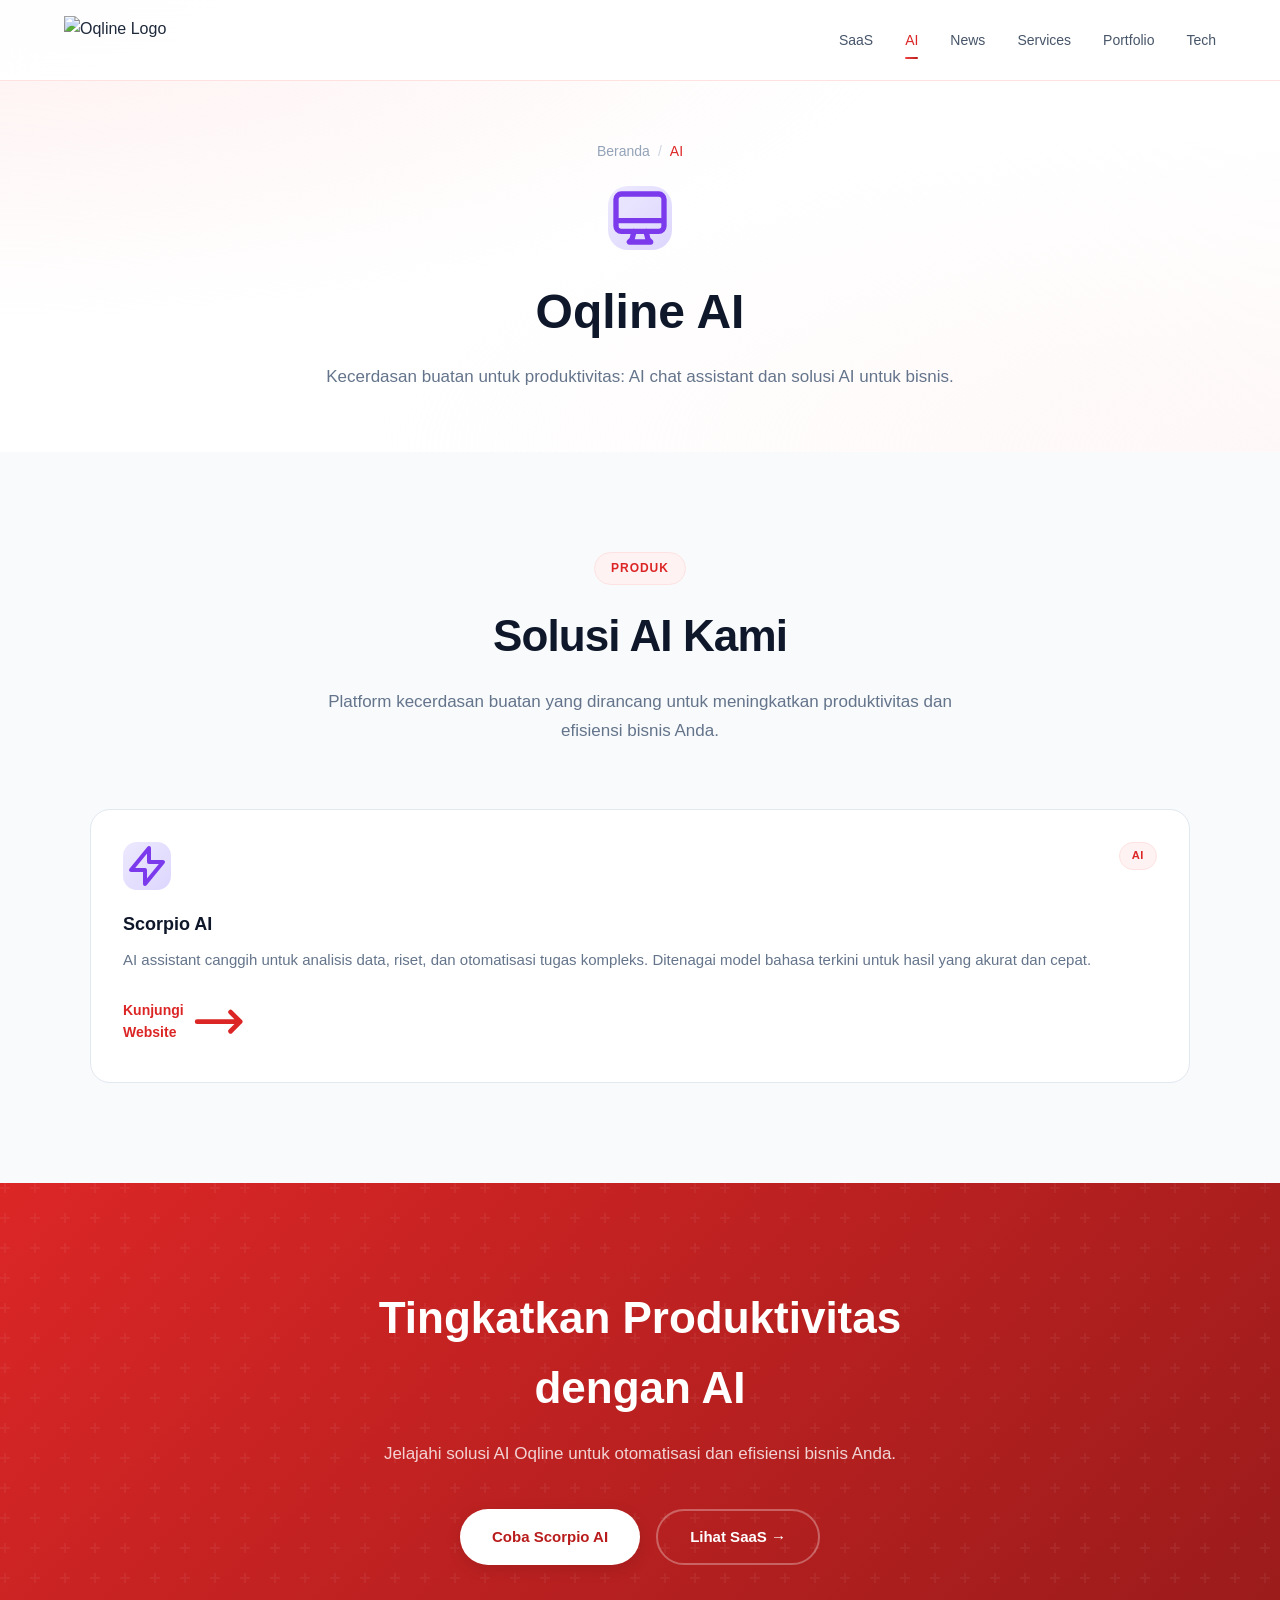
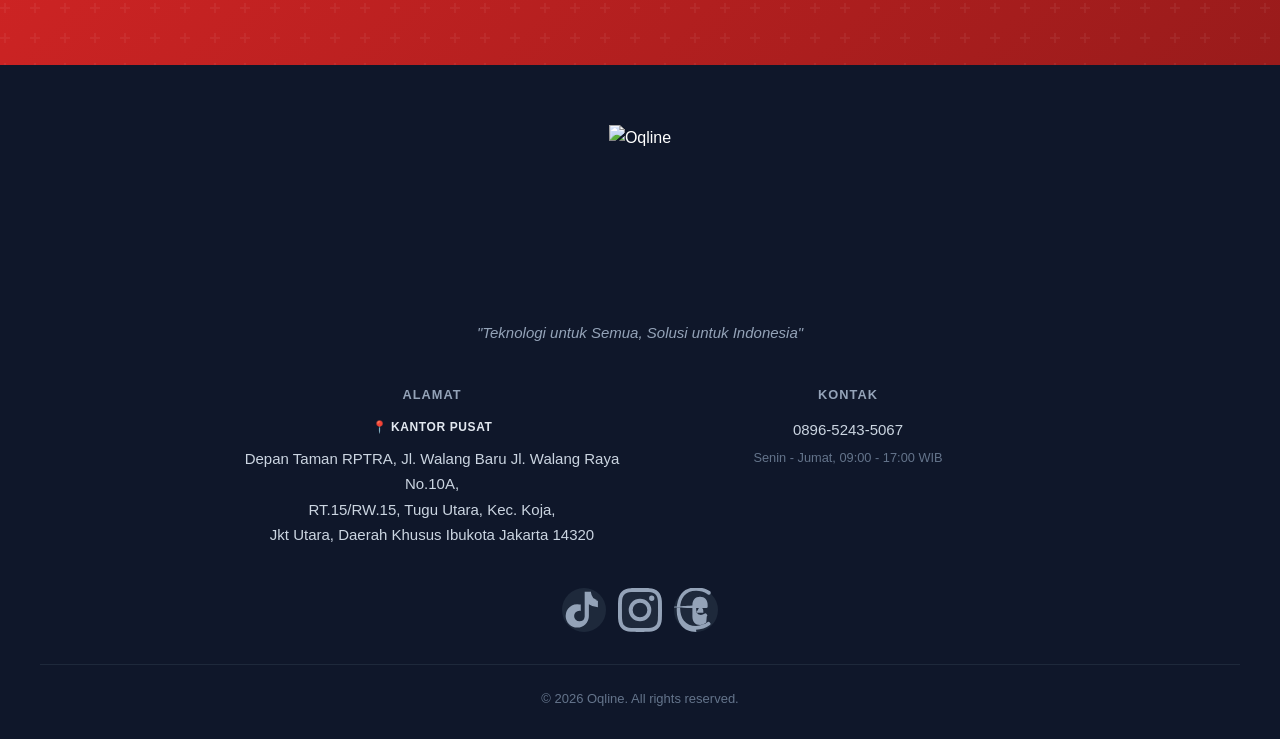
==== commit c388385b: "Update ai.html" ====
--- a/ai.html
+++ b/ai.html
@@ -52,6 +52,7 @@
                 <a href="https://news.oqline.com" target="_blank" class="nav-link">News</a>
                 <a href="index.html#services" class="nav-link">Services</a>
                 <a href="portfolio.html" class="nav-link">Portfolio</a>
+                <a href="tech.html" class="nav-link">Tech</a>
             </div>
             <button class="mobile-menu-btn" id="mobile-menu-btn" aria-label="Menu">
                 <svg class="w-6 h-6" fill="none" stroke="currentColor" viewBox="0 0 24 24">
@@ -67,6 +68,7 @@
         <a href="https://news.oqline.com" target="_blank" class="mobile-nav-link">News</a>
         <a href="index.html#services" class="mobile-nav-link">Services</a>
         <a href="portfolio.html" class="mobile-nav-link">Portfolio</a>
+        <a href="tech.html" class="nav-link">Tech</a>
     </div>
 
     <section class="page-header">
--- a/css/style.css
+++ b/css/style.css
@@ -734,7 +734,7 @@
     justify-content: center;
 }
 
-.footer-logo img { height: 72px; width: auto; }
+.footer-logo img { height: 172px; width: auto; }
 
 .footer-logo-text {
     font-family: 'Space Grotesk', sans-serif;
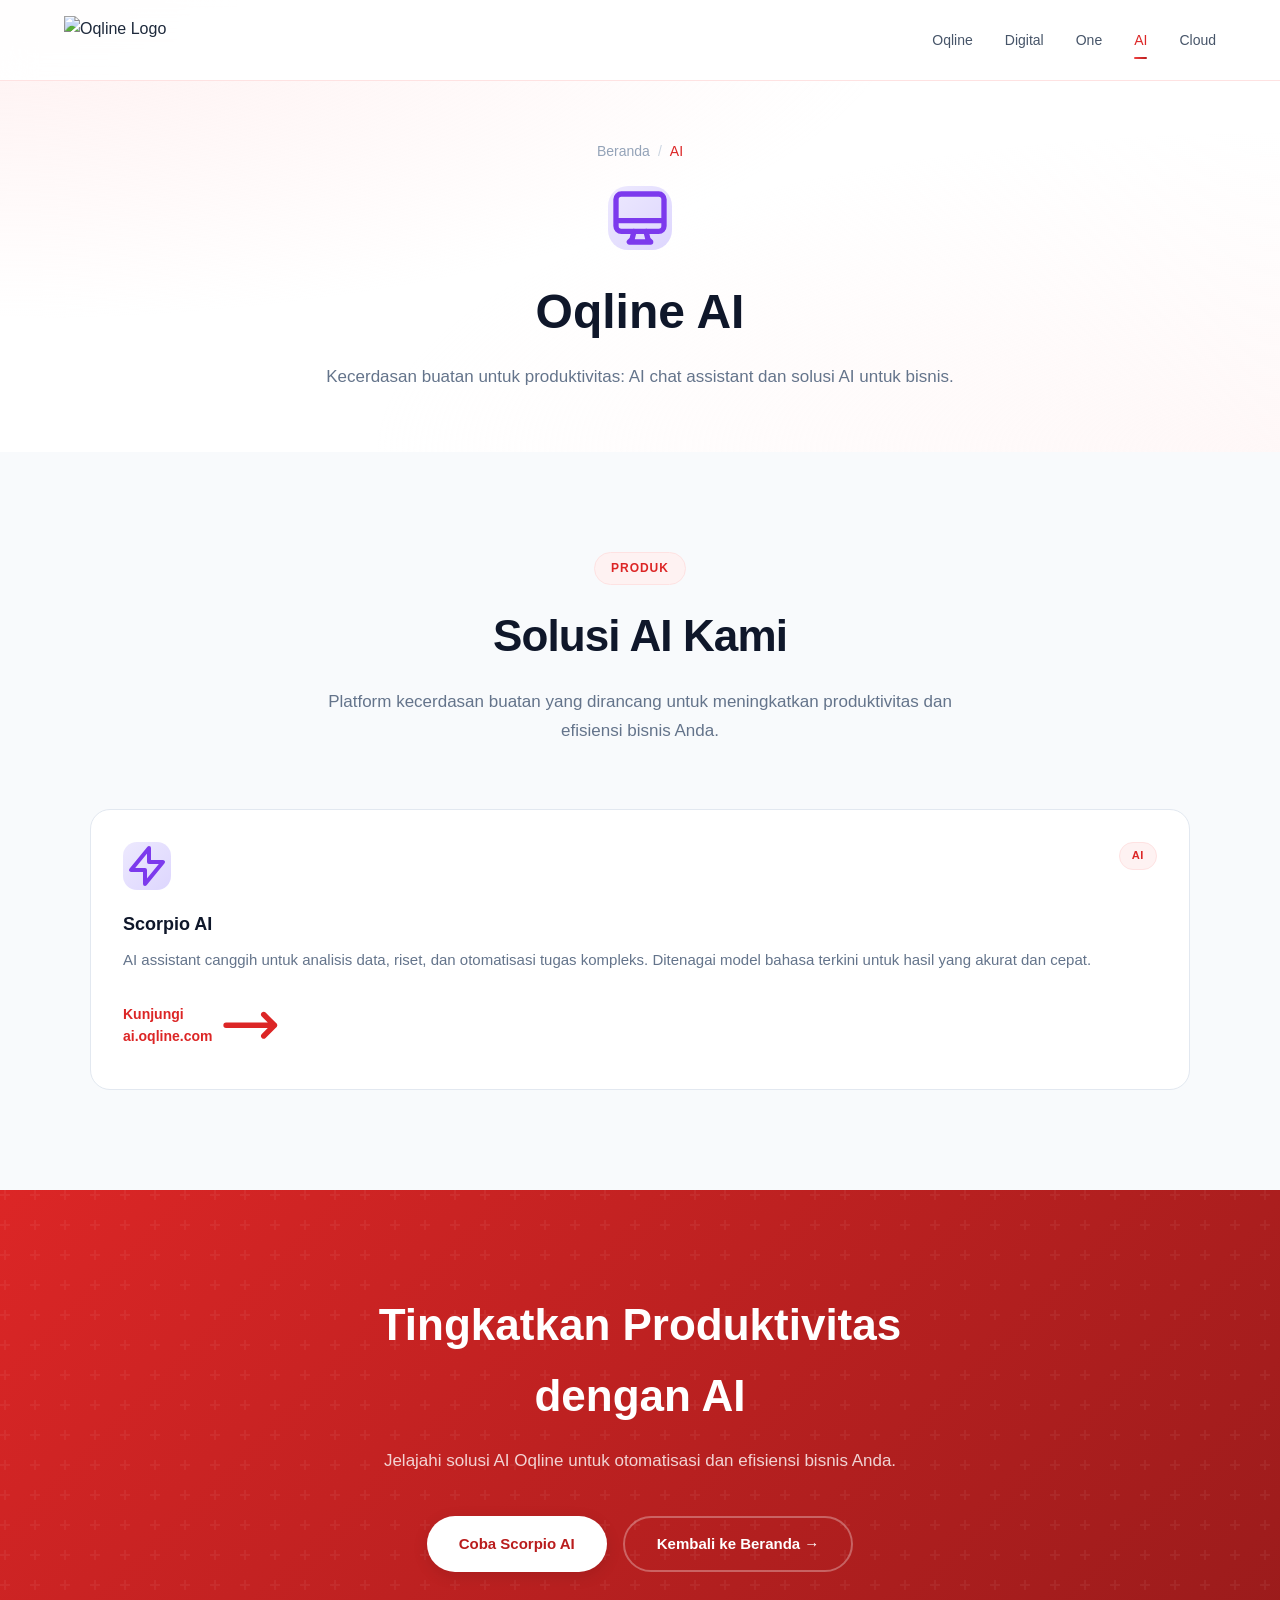
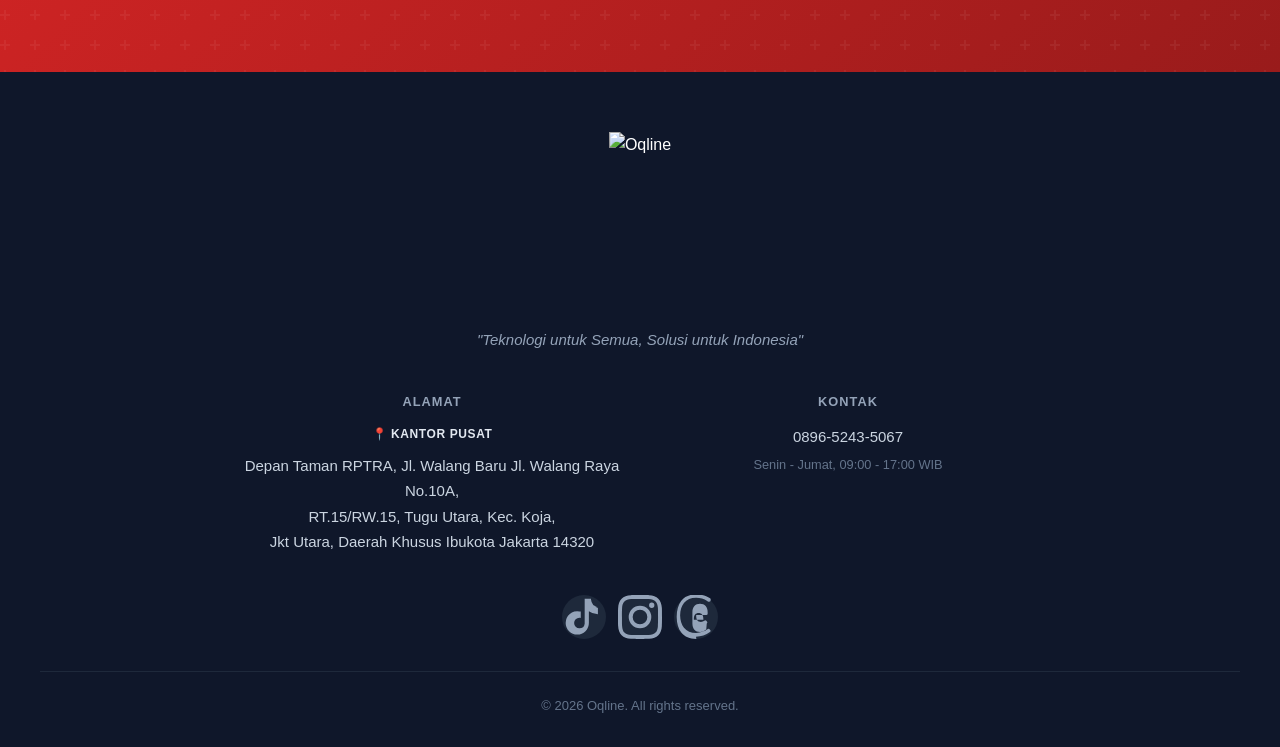
==== commit 473f7757: "Update ai.html" ====
--- a/ai.html
+++ b/ai.html
@@ -44,15 +44,13 @@
         <div class="navbar-inner">
             <a href="index.html" class="logo">
                 <img src="https://raw.githubusercontent.com/jenderal45/oqline/main/logo-oqline.png" alt="Oqline Logo">
-
             </a>
             <div class="nav-links">
-                <a href="saas.html" class="nav-link">SaaS</a>
-                <a href="ai.html" class="nav-link">AI</a>
-                <a href="https://news.oqline.com" target="_blank" class="nav-link">News</a>
-                <a href="index.html#services" class="nav-link">Services</a>
-                <a href="portfolio.html" class="nav-link">Portfolio</a>
-                <a href="tech.html" class="nav-link">Tech</a>
+                <a href="index.html" class="nav-link">Oqline</a>
+                <a href="portfolio.html" class="nav-link">Digital</a>
+                <a href="https://oqline.com/one" class="nav-link">One</a>
+                <a href="https://ai.oqline.com" class="nav-link active">AI</a>
+                <a href="cloud.html" class="nav-link">Cloud</a>
             </div>
             <button class="mobile-menu-btn" id="mobile-menu-btn" aria-label="Menu">
                 <svg class="w-6 h-6" fill="none" stroke="currentColor" viewBox="0 0 24 24">
@@ -63,12 +61,11 @@
     </nav>
 
     <div class="mobile-menu" id="mobile-menu">
-        <a href="saas.html" class="mobile-nav-link">SaaS</a>
-        <a href="ai.html" class="mobile-nav-link">AI</a>
-        <a href="https://news.oqline.com" target="_blank" class="mobile-nav-link">News</a>
-        <a href="index.html#services" class="mobile-nav-link">Services</a>
-        <a href="portfolio.html" class="mobile-nav-link">Portfolio</a>
-        <a href="tech.html" class="nav-link">Tech</a>
+        <a href="index.html" class="mobile-nav-link">Oqline</a>
+        <a href="portfolio.html" class="mobile-nav-link">Digital</a>
+        <a href="https://oqline.com/one" class="mobile-nav-link">One</a>
+        <a href="https://ai.oqline.com" class="mobile-nav-link active">AI</a>
+        <a href="cloud.html" class="mobile-nav-link">Cloud</a>
     </div>
 
     <section class="page-header">
@@ -93,7 +90,7 @@
             <p class="section-desc">Platform kecerdasan buatan yang dirancang untuk meningkatkan produktivitas dan efisiensi bisnis Anda.</p>
         </div>
         <div class="products-grid">
-            <a href="https://scorpio.oqline.com" target="_blank" class="product-card">
+            <a href="https://ai.oqline.com" class="product-card">
                 <div class="product-card-header">
                     <div class="product-icon" style="background: linear-gradient(135deg, #ede9fe, #ddd6fe); color: #7c3aed;">
                         <svg class="w-6 h-6" fill="none" stroke="currentColor" viewBox="0 0 24 24"><path stroke-linecap="round" stroke-linejoin="round" stroke-width="2" d="M13 10V3L4 14h7v7l9-11h-7z"/></svg>
@@ -103,7 +100,7 @@
                 <h3>Scorpio AI</h3>
                 <p>AI assistant canggih untuk analisis data, riset, dan otomatisasi tugas kompleks. Ditenagai model bahasa terkini untuk hasil yang akurat dan cepat.</p>
                 <span class="product-link">
-                    Kunjungi Website
+                    Kunjungi ai.oqline.com
                     <svg class="w-4 h-4" fill="none" stroke="currentColor" viewBox="0 0 24 24"><path stroke-linecap="round" stroke-linejoin="round" stroke-width="2" d="M17 8l4 4m0 0l-4 4m4-4H3"/></svg>
                 </span>
             </a>
@@ -115,8 +112,8 @@
             <h2 class="cta-title">Tingkatkan Produktivitas dengan AI</h2>
             <p class="cta-desc">Jelajahi solusi AI Oqline untuk otomatisasi dan efisiensi bisnis Anda.</p>
             <div class="cta-buttons">
-                <a href="https://scorpio.oqline.com" target="_blank" class="btn btn-white">Coba Scorpio AI</a>
-                <a href="saas.html" class="btn btn-outline-white">Lihat SaaS →</a>
+                <a href="https://ai.oqline.com" class="btn btn-white">Coba Scorpio AI</a>
+                <a href="index.html" class="btn btn-outline-white">Kembali ke Beranda →</a>
             </div>
         </div>
     </section>
@@ -126,7 +123,6 @@
             <div class="footer-top">
                 <div class="footer-logo">
                     <img src="https://raw.githubusercontent.com/jenderal45/oqline/main/logo-oqline.png" alt="Oqline">
-    
                 </div>
                 <p class="footer-tagline">"Teknologi untuk Semua, Solusi untuk Indonesia"</p>
             </div>
@@ -151,7 +147,7 @@
                     <svg class="w-5 h-5" fill="currentColor" viewBox="0 0 24 24"><path d="M12 2.163c3.204 0 3.584.012 4.85.07 3.252.148 4.771 1.691 4.919 4.919.058 1.265.069 1.645.069 4.849 0 3.205-.012 3.584-.069 4.849-.149 3.225-1.664 4.771-4.919 4.919-1.266.058-1.644.07-4.85.07-3.204 0-3.584-.012-4.849-.07-3.26-.149-4.771-1.699-4.919-4.92-.058-1.265-.07-1.644-.07-4.849 0-3.204.013-3.583.07-4.849.149-3.227 1.664-4.771 4.919-4.919 1.266-.057 1.645-.069 4.849-.069zM12 0C8.741 0 8.333.014 7.053.072 2.695.272.273 2.69.073 7.052.014 8.333 0 8.741 0 12c0 3.259.014 3.668.072 4.948.2 4.358 2.618 6.78 6.98 6.98C8.333 23.986 8.741 24 12 24c3.259 0 3.668-.014 4.948-.072 4.354-.2 6.782-2.618 6.979-6.98.059-1.28.073-1.689.073-4.948 0-3.259-.014-3.667-.072-4.947-.196-4.354-2.617-6.78-6.979-6.98C15.668.014 15.259 0 12 0zm0 5.838a6.162 6.162 0 1 0 0 12.324 6.162 6.162 0 0 0 0-12.324zM12 16a4 4 0 1 1 0-8 4 4 0 0 1 0 8zm6.406-11.845a1.44 1.44 0 1 0 0 2.881 1.44 1.44 0 0 0 0-2.881z"/></svg>
                 </a>
                 <a href="https://www.threads.com/@oqlineidn" target="_blank" aria-label="Threads">
-                    <svg class="w-5 h-5" fill="currentColor" viewBox="0 0 24 24"><path d="M12.186 24h-.007c-3.581-.024-6.334-1.205-8.184-3.509C2.35 18.44 1.5 15.586 1.472 12.01V11.8c.025-3.583.876-6.438 2.534-8.69C5.855.81 8.615-.372 12.219-.352h.014c2.654.013 5.221.764 7.447 2.14a.79.79 0 0 1 .336.67v.407a.79.79 0 0 1-.79.79l-.407-.008a.79.79 0 0 1-.67-.336c-1.774-1.103-3.86-1.74-6.05-1.758h-.013c-2.85-.017-5.075.93-6.65 2.848-1.32 1.62-2.04 3.91-2.09 6.64v.19c.05 2.73.77 5.02 2.09 6.64 1.575 1.918 3.8 2.865 6.65 2.848 2.373-.014 4.55-.745 6.327-2.11a.79.79 0 0 1 1.09.18l.27.36a.79.79 0 0 1-.18 1.09c-2.16 1.64-4.8 2.54-7.59 2.56zm5.4-5.18a4.57 4.57 0 0 1-3.39 1.33c-1.3 0-2.36-.42-3.06-1.21-.73-.82-1.1-1.96-1.1-3.38V9.43c0-1.42.37-2.56 1.1-3.38.7-.79 1.76-1.21 3.06-1.21 1.3 0 2.36.42 3.06 1.21.73.82 1.1 1.96 1.1 3.38v.74a.79.79 0 0 1-.79.79h-5.47v.53c0 1.03.24 1.83.7 2.37.44.52 1.08.8 1.89.8.73 0 1.37-.22 1.86-.64a.79.79 0 0 1 1.1.08l.3.34a.79.79 0 0 1-.08 1.1zm-5.47-5.35h3.89v-.53c0-1.03-.24-1.83-.7-2-37-.44-.52-1.08-.8-1.89-.8-.81 0-1.45.28-1.89.8-.46.54-.7 1.34-.7 2.37v.53z"/></svg>
+                    <svg class="w-5 h-5" fill="currentColor" viewBox="0 0 24 24"><path d="M12.186 24h-.007c-3.581-.024-6.334-1.205-8.184-3.509C2.35 18.44 1.5 15.586 1.472 12.01V11.8c.025-3.583.876-6.438 2.534-8.69C5.855.81 8.615-.372 12.219-.352h.014c2.654.013 5.221.764 7.447 2.14a.79.79 0 0 1 .336.67v.407a.79.79 0 0 1-.79.79l-.407-.008a.79.79 0 0 1-.67-.336c-1.774-1.103-3.86-1.74-6.05-1.758h-.013c-2.85-.017-5.075.93-6.65 2.848-1.32 1.62-2.04 3.91-2.09 6.64v.19c.05 2.73.77 5.02 2.09 6.64 1.575 1.918 3.8 2.865 6.65 2.848 2.373-.014 4.55-.745 6.327-2.11a.79.79 0 0 1 1.09.18l.27.36a.79.79 0 0 1-.18 1.09c-2.16 1.64-4.8 2.54-7.59 2.56zm5.4-5.18a4.57 4.57 0 0 1-3.39 1.33c-1.3 0-2.36-.42-3.06-1.21-.73-.82-1.1-1.96-1.1-3.38V9.43c0-1.42.37-2.56 1.1-3.38.7-.79 1.76-1.21 3.06-1.21 1.3 0 2.36.42 3.06 1.21.73.82 1.1 1.96 1.1 3.38v.74a.79.79 0 0 1-.79.79h-5.47v.53c0 1.03.24 1.83.7 2.37.44.52 1.08.8 1.89.8.73 0 1.37-.22 1.86-.64a.79.79 0 0 1 1.1.08l.3.34a.79.79 0 0 1-.08 1.1zm-5.47-5.35h3.89v-.53c0-1.03-.24-1.83-.7-2.37-.44-.52-1.08-.8-1.89-.8-.81 0-1.45.28-1.89.8-.46.54-.7 1.34-.7 2.37v.53z"/></svg>
                 </a>
             </div>
             <div class="footer-bottom">
